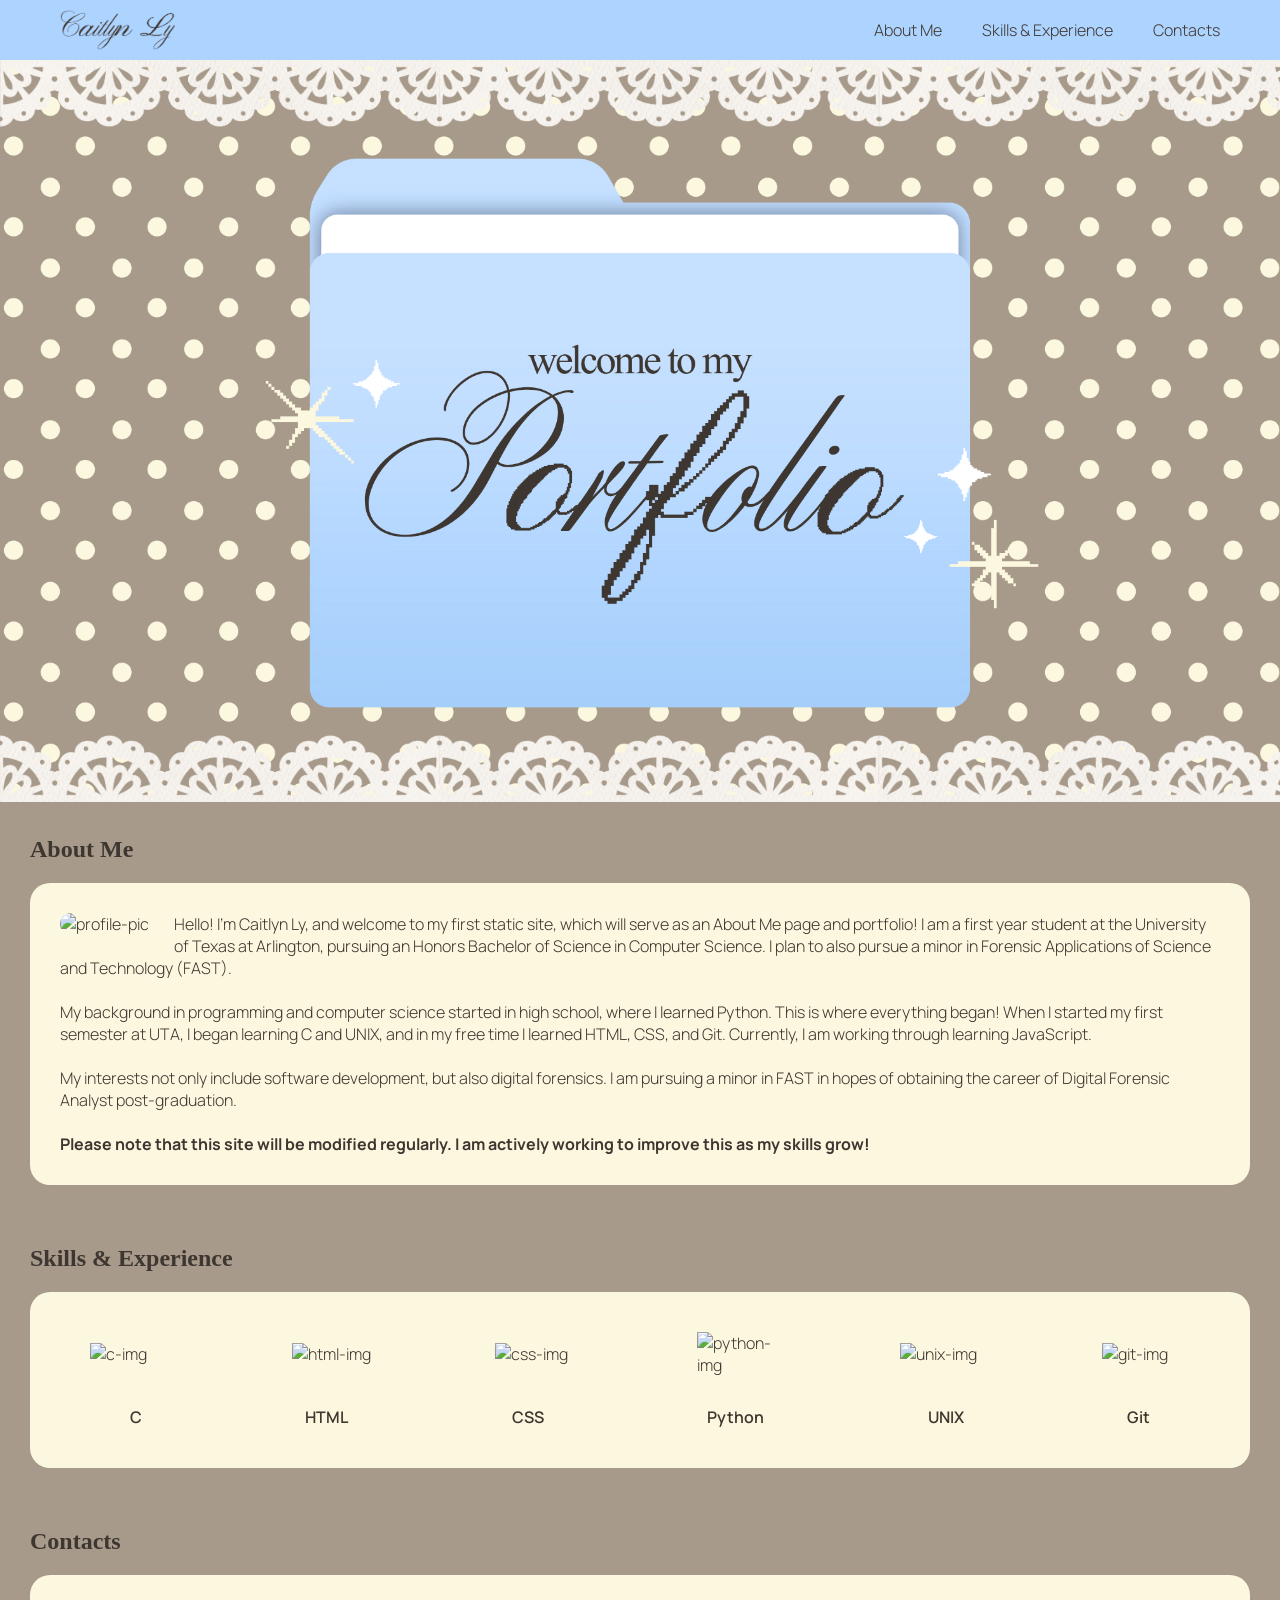
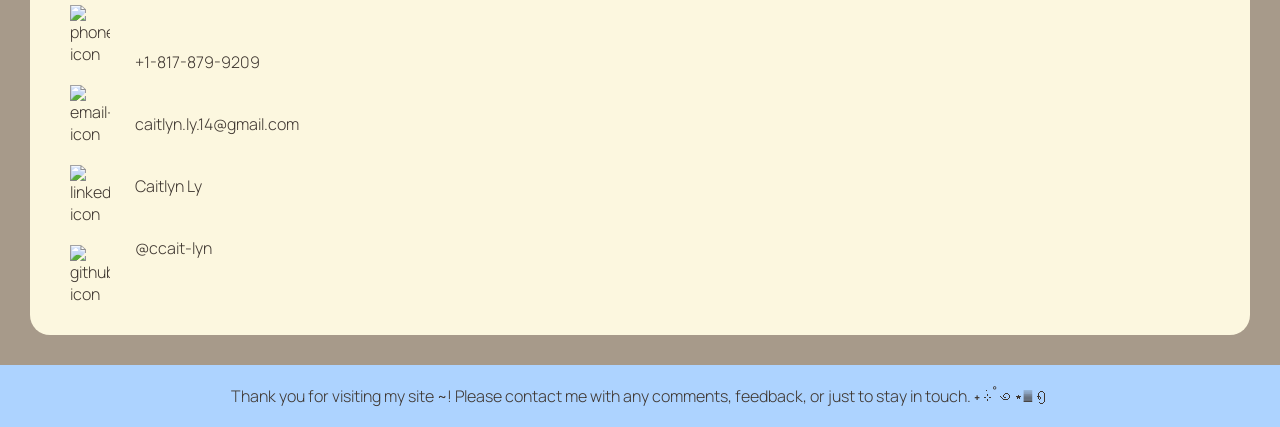
==== portfolio/index.html @ acd2f397 "Moved site files outside of subfolder into root." ====
<!DOCTYPE html>
<html lang="en">
<head>
  <meta charset="UTF-8">
  <meta name="viewport" content="width=device-width, initial-scale=1.0">
  <title> Portfolio Site ˚⟡˖ ࣪ </title>
  <link href="styles.css" rel="stylesheet">
  <!-- Google Font Import -->
  <link rel="preconnect" href="https://fonts.googleapis.com">
  <link rel="preconnect" href="https://fonts.gstatic.com" crossorigin>
  <link href="https://fonts.googleapis.com/css2?family=DM+Serif+Text:ital@0;1&family=Manrope:wght@200..800&display=swap" rel="stylesheet">
</head>

<body>
  <header> <!-- Header w/ navigation links -->
    <div class="header-section">
      <img src="portfolio-imgs/logo.png" id="logo-img" alt="logo-img">

      <nav class="nav">
        <ul class="nav-list">
          <li class="nav-item"><a class="nav-link" href="#about-me-section"> About Me </a></li>
          <li class="nav-item"><a class="nav-link" href="#skills-experience-section"> Skills & Experience </a></li>
          <li class="nav-item"><a class="nav-link" href="#contacts-section"> Contacts </a></li>
        </ul> 
      </nav>
    </div>
  </header>

  <main>
    <section class="landing-page">
      <div class="container" id="landing-page">
        <img src="portfolio-imgs/portfolio-opener.png" id="portfolio-graphic" alt="portfolio-graphic">
      </div>
    </section>

    <section id="about-me-section"> <!-- About Me Section -->
    <h2> About Me </h2> 
    <div class="container" id="about-me"> 
      <img src="https://media.licdn.com/dms/image/v2/D5603AQE7kzY_bqjPvg/profile-displayphoto-crop_800_800/B56ZvOjIXcIUAM-/0/1768696875641?e=1771459200&v=beta&t=nb3Ksmt88deVmiby0RN7uJ8pdHUW65ijDS271qCzrXA" id="pfp" alt="profile-pic">
      <p class="about-me-text">
        Hello! I'm Caitlyn Ly, and welcome to my first static site, which will serve as an About Me page and portfolio! 
        I am a first year student at the University of Texas at Arlington, pursuing an Honors Bachelor of Science in Computer 
        Science. I plan to also pursue a minor in Forensic Applications of Science and Technology (FAST). <br><br>
         
        My background in programming and computer science started in high school, where I learned Python. This is where
        everything began! When I started my first semester at UTA, I began learning C and UNIX, and in my free time I learned
        HTML, CSS, and Git. Currently, I am working through learning JavaScript. <br><br>
      
        My interests not only include software development, but also digital forensics. I am pursuing a minor in FAST
        in hopes of obtaining the career of Digital Forensic Analyst post-graduation. <br><br>
      </p>
      <p class="about-me-text" id="note">
        Please note that this site will be modified regularly. I am actively working to improve this as my skills grow!
      </p>
    </div>
    </section>

    <section id="skills-experience-section"> <!-- Skills & Experience Section -->
      <h2> Skills & Experience </h2> 
      <div class="container" id="technical-skills">
        <div class="container" id="skills-img">
          <img src="https://upload.wikimedia.org/wikipedia/commons/thumb/1/18/C_Programming_Language.svg/500px-C_Programming_Language.svg.png" id="c" alt="c-img">
          <img src="https://upload.wikimedia.org/wikipedia/commons/thumb/6/61/HTML5_logo_and_wordmark.svg/500px-HTML5_logo_and_wordmark.svg.png" id="html" alt="html-img">
          <img src="https://cdn.freebiesupply.com/logos/large/2x/css3-logo-png-transparent.png" id="css" alt="css-img">
          <img src="https://upload.wikimedia.org/wikipedia/commons/thumb/c/c3/Python-logo-notext.svg/3840px-Python-logo-notext.svg.png" id="python" alt="python-img">
          <img src="https://1000logos.net/wp-content/uploads/2023/03/UNIX-Symbol.png" id="unix" alt="unix-img">
          <img src="https://upload.wikimedia.org/wikipedia/commons/thumb/3/3f/Git_icon.svg/3840px-Git_icon.svg.png" id="git" alt="git-img">
        </div>
        <div class="container" id="skills-img-text">
          <p> C </p>
          <p> HTML </p>
          <p> CSS </p>
          <p> Python </p>
          <p> UNIX </p>
          <p> Git </p>
        </div>
      </div>
    </section>

    <section id="contacts-section"> <!-- Contacts Section -->
      <h2> Contacts </h2> 
        <div class="container" id="contact-list">
          <div class="container" id="contact-list-img">
            <img src="https://i.pinimg.com/originals/9e/29/9b/9e299bb392428812cffbdadaf9272b15.png" id="phone-icon" alt="phone-icon">
            <img src="https://cdn-icons-png.flaticon.com/512/3178/3178158.png" id="email-icon" alt="email-icon">
            <img src="https://cdn-icons-png.flaticon.com/512/1384/1384014.png" id="linkedin-icon" alt="linkedin-icon">
            <img src="https://cdn-icons-png.flaticon.com/256/25/25231.png" id="github-icon" alt="github-icon">
          </div>

          <ul class="contact-list">
            <li id="phone-num"><a href="tel: 817-879-9209"> +1-817-879-9209 </a></li>
            <li id="email"><a href="mailto: caitlyn.ly.14@gmail.com"> caitlyn.ly.14@gmail.com </a></li>
            <li id="linkedin"><a href="https://www.linkedin.com/in/caitlyn-ly-9031813a6/"> Caitlyn Ly </a></li>
            <li id="github"><a href="https://github.com/ccait-lyn"> @ccait-lyn </a></li>
          </ul>
        </div>
      </div>
    </section>
  </main>

  <footer>
   <p id="footer-text">
    Thank you for visiting my site ~! Please contact me with any comments, feedback, or just to stay in touch. ˖ ࣪⊹˚꩜⋆𓏲ꪆ
   </p>
  </footer>
</body>

</html>
---- portfolio/styles.css ----
/* GLOBAL STYLES */
* {
    margin: 0;
    padding: 0;
    box-sizing: border-box;
}

section {
    padding: 30px;
}

body {
    font-family: "Manrope", sans-serif;
    font-weight: 300;
    background-color: #a79a8a;
    color:#3e3630;
}

h2 {
    font-family: "Times New Roman", serif;
    font-weight: 700;
    padding-bottom: 20px;
    color:#3e3630;
}

/* HEADER STYLES */
header {
    background-color: #add3ff;
}

#logo-img {
    width: 10%;
    justify-content: center;
}

ul.nav-list {
    list-style: none;
    display: flex;
    column-gap: 40px;
}

.nav-link {
    text-decoration: none;
    color: #3e3630;
}

.nav-link:hover {
    background-color: #fcf7df;
    padding: 10px 20px;
    border-radius: 900px;
    transition: all 0.3s;
}

.header-section {
    display: flex;
    align-items: center;
    justify-content: space-between;
    min-height: 60px;
    max-width: 1200px;
    margin: 0 auto;
    padding: 0 20px;
}

/* LANDING PAGES STYLES*/
section.landing-page {
    background-image: url("portfolio-imgs/polka-dot-background.png");
    background-size: 103%;
    background-repeat: no-repeat;
}

div#landing-page {
    display: flex;
    align-items: center;
    justify-content: center;
}

img#portfolio-graphic {
    width: 100%;
}

/* ABOUT ME STYLES */
img#pfp {
    max-width: 300px;
    height: max-content;
    border-radius: 20px;
    float: left;
    margin: 0 25px 10px 0;
}

div#about-me {
    align-items: top;
    overflow: hidden;
    background-color: #fcf7df;
    padding: 30px;
    border-radius: 20px;
}

p#note {
    font-weight: 700;
}

/* SKILLS & EXPERIENCE STYLES */
div#technical-skills {
    background-color: #fcf7df;
    padding: 40px;
    border-radius: 20px;
}
div#skills-img {
    display: flex;
    justify-content: space-between;
    align-items: center;
    margin: 0 20px;
}
#skills-img img {
    display: flex;
    width: 8%;
}

#skills-img-text p {
    font-weight: 600;
    color:#3e3630;
}

div#skills-img-text {
    display: flex;
    justify-content: space-between;
    padding: 30px 20px 0 20px;
    margin: 0px 40px;
    column-gap: 10%;
}

/* CONTACTS SECTION - GENERAL */
div#contacts-section {
    display: flex;
    align-items: center;
    justify-content: flex-start;
    gap: 40px;
}

/* CONTACTS STYLES (CONTACT LIST) */
div#contact-list {
    display: flex;
    flex-grow: 1;
    background-color: #fcf7df;
    padding: 30px 30px 30px 40px;
    border-radius: 20px;
    align-items: center;
}

#contact-list-img img {
    width: 40px;
}

div#contact-list-img {
    display: flex;
    flex-direction: column;
    row-gap: 20px;
}

ul.contact-list {
    display: flex;
    flex-direction: column;
    padding: 15px 25px;
    list-style: none;
    gap: 40px;
}

#contact-list a {
    text-decoration: none;
    color:#3e3630;
}

#contact-list a:hover {
    color: #add3ff;
}

/* FOOTER STYLES */
footer {
    background-color: #add3ff;
    color: #3e3630;
    padding: 20px;
    text-align: center;
}

/* MEDIA QUERIES */
@media (max-width: 660px) {
    .header-section {
        flex-direction: column;
        padding: 30px 0;
        row-gap: 20px;
    }

    .nav-list {
        column-gap: 20px;
    }
    

    div#skills-img {
        justify-content: space-evenly;
        column-gap: 10%;
        width: 90%;
    }

    div#skills-img-text {
        margin: 0 20px;
    }
    
    div#contacts-section {
        display: flex;
        flex-direction: column;
    }

    #logo-img {
        width: 30%;
    }
}
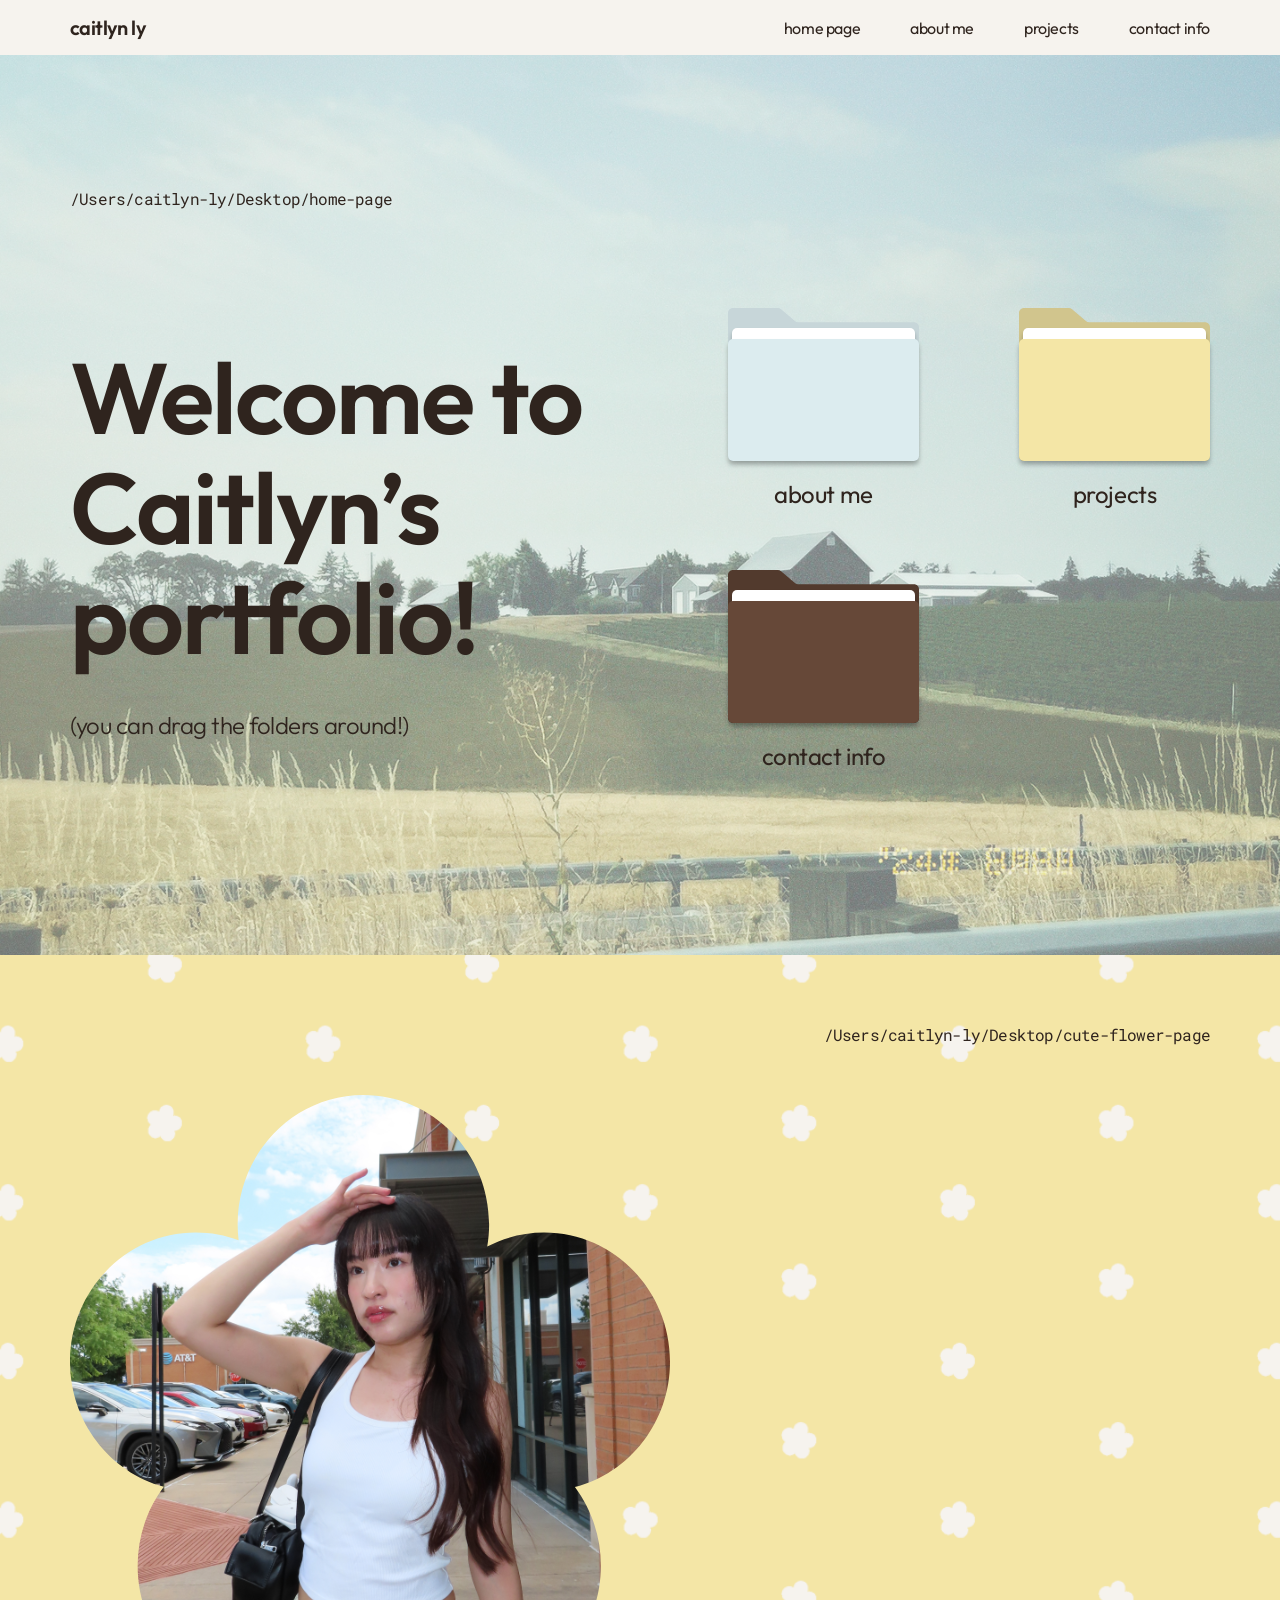
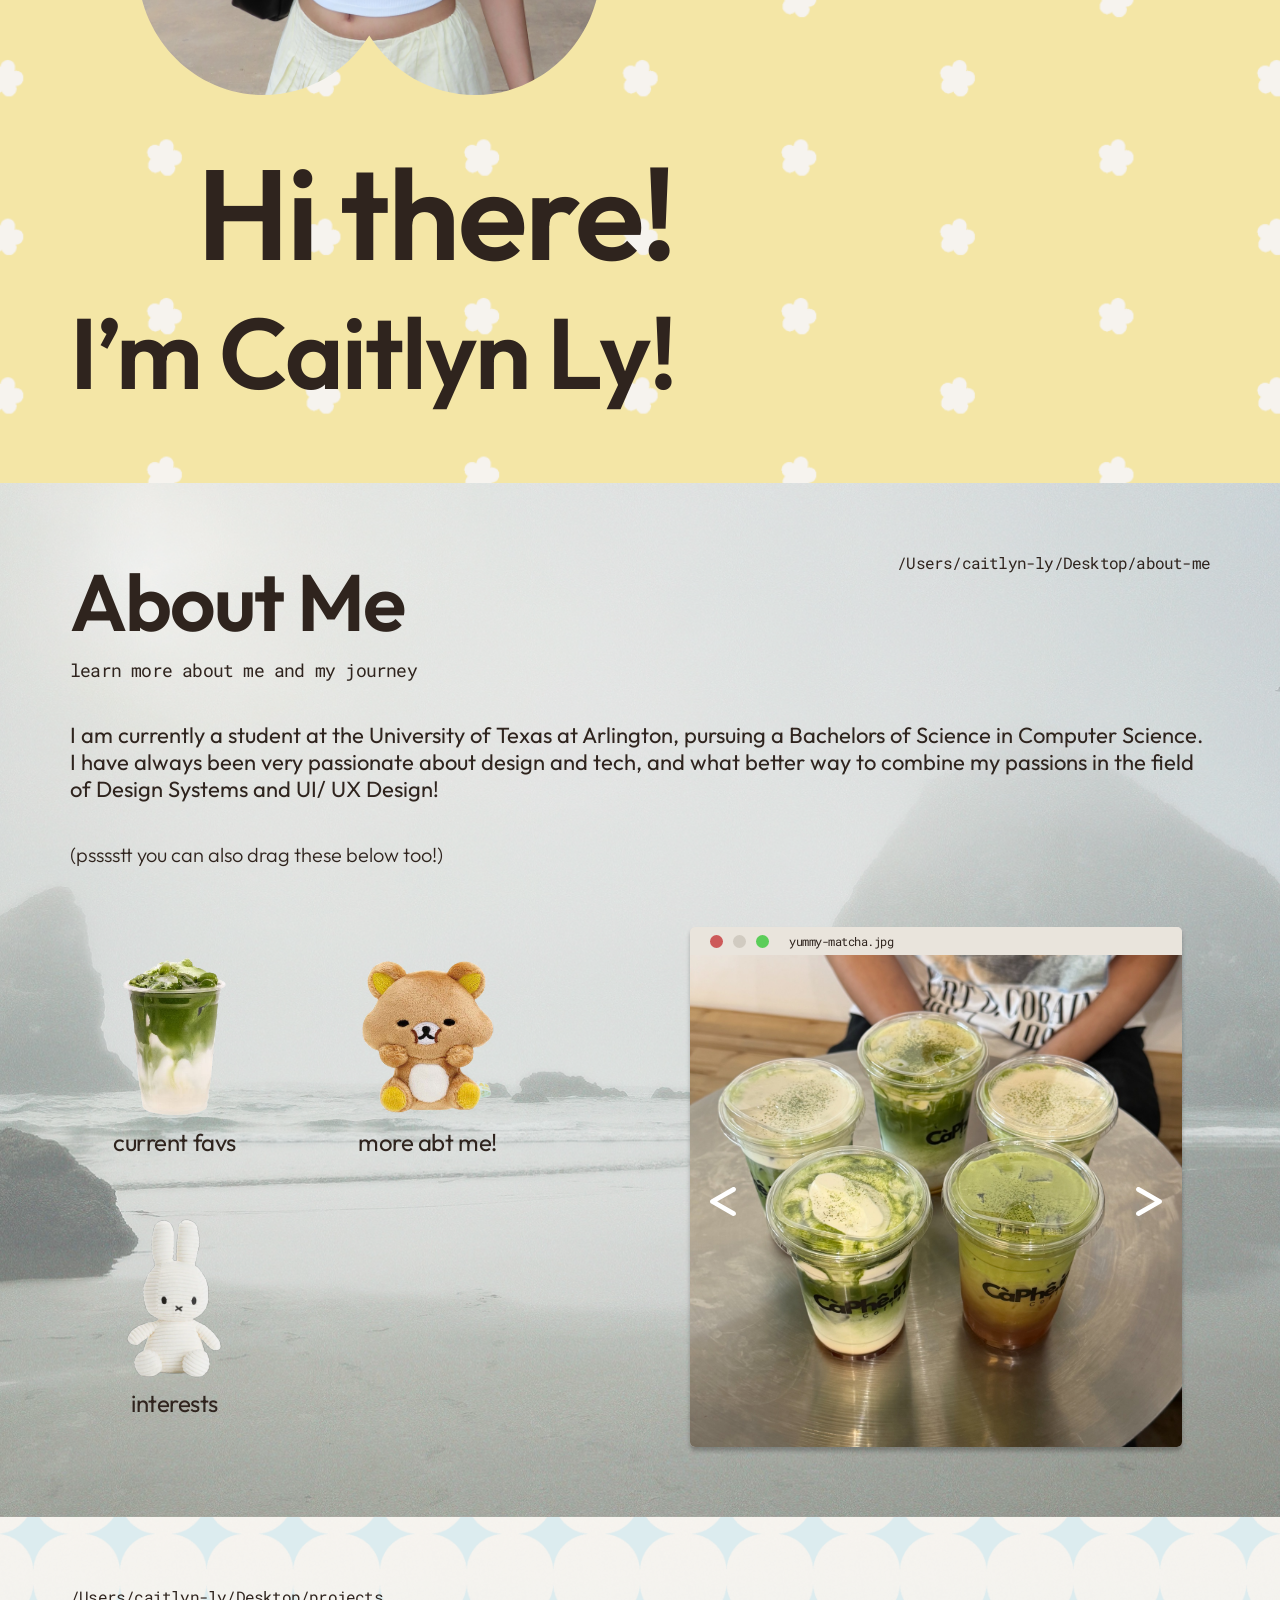
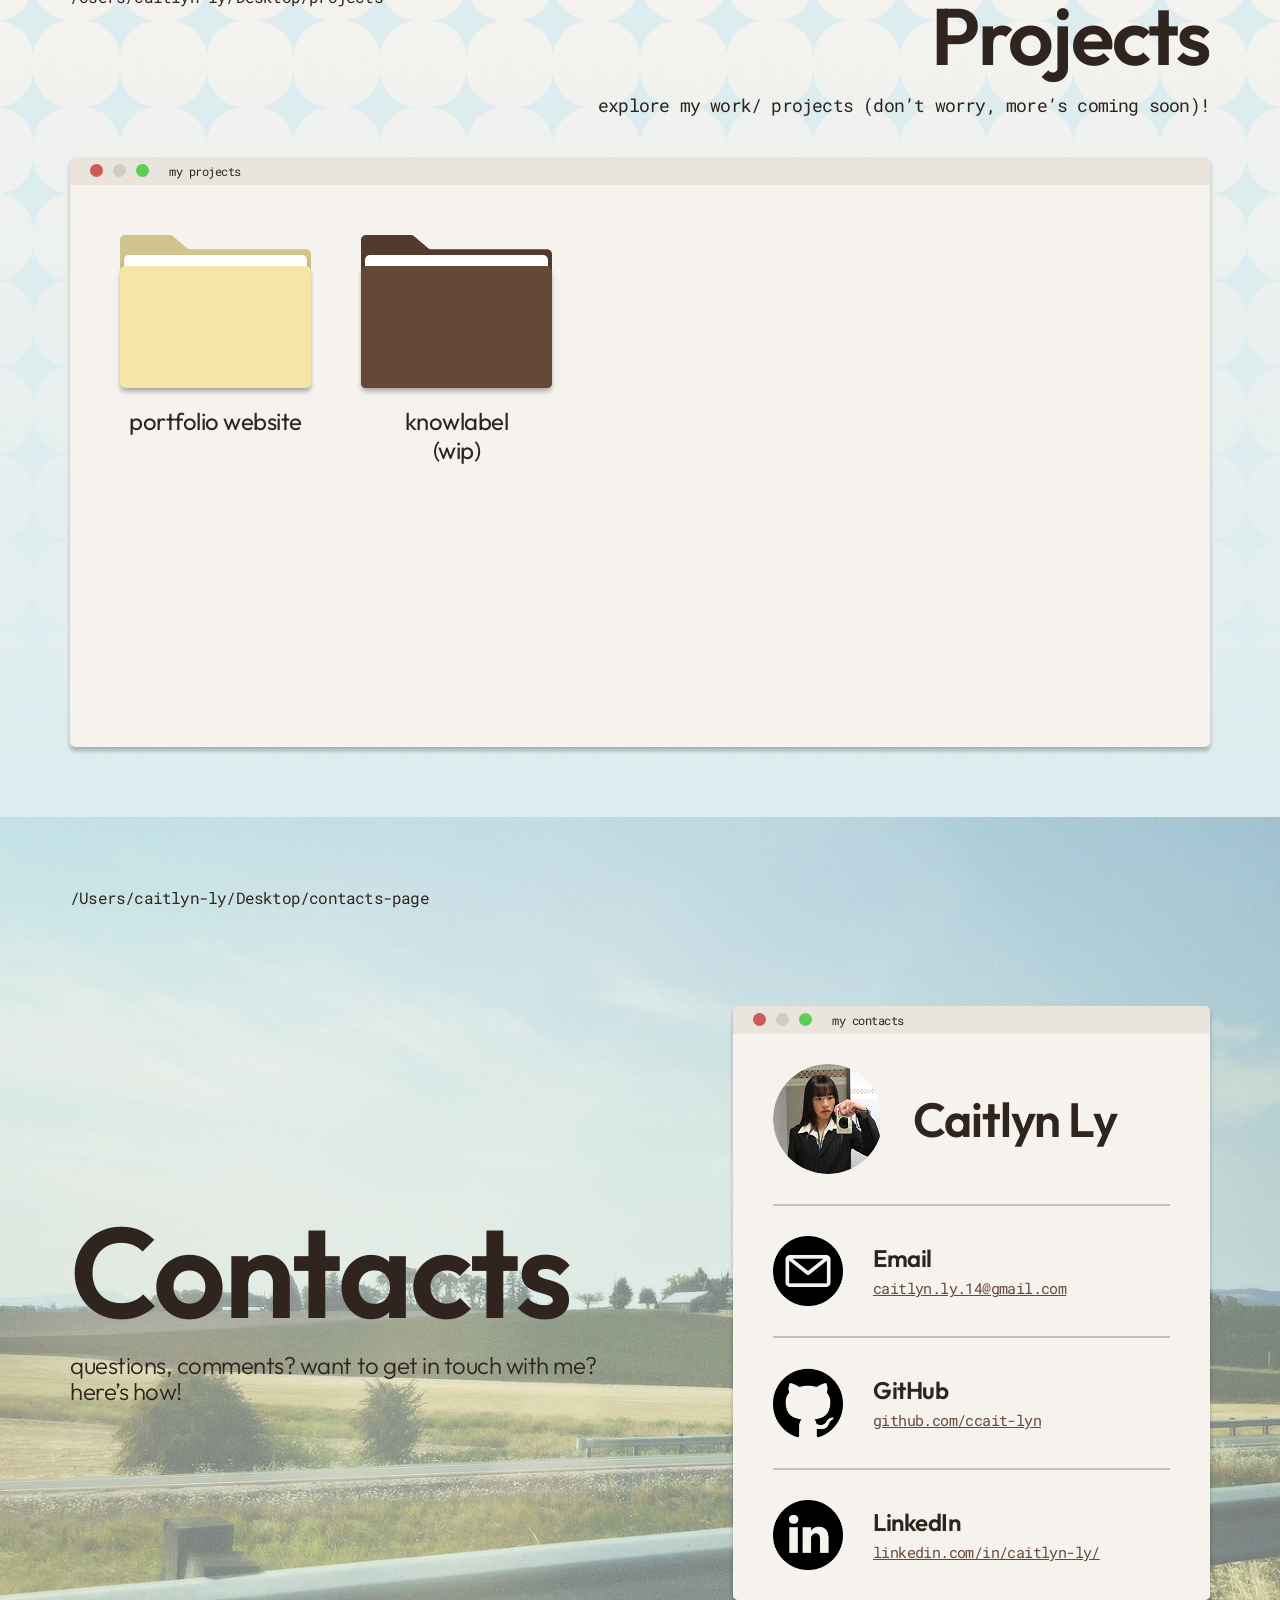
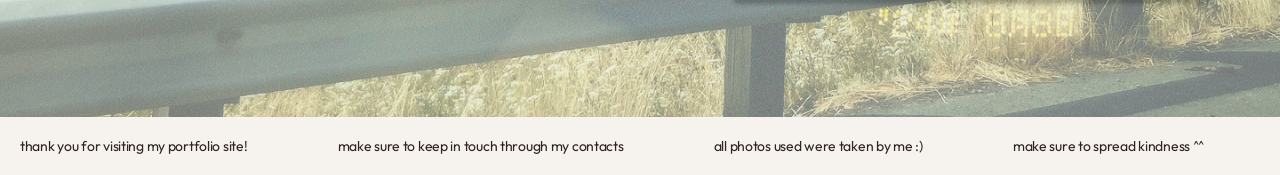
==== commit 2c61e7ed: "Overwrite old portfolio files with new ones" ====
--- a/portfolio/index.html
+++ b/portfolio/index.html
@@ -1,108 +1,274 @@
 <!DOCTYPE html>
 <html lang="en">
 <head>
-  <meta charset="UTF-8">
-  <meta name="viewport" content="width=device-width, initial-scale=1.0">
-  <title> Portfolio Site ˚⟡˖ ࣪ </title>
-  <link href="styles.css" rel="stylesheet">
-  <!-- Google Font Import -->
-  <link rel="preconnect" href="https://fonts.googleapis.com">
-  <link rel="preconnect" href="https://fonts.gstatic.com" crossorigin>
-  <link href="https://fonts.googleapis.com/css2?family=DM+Serif+Text:ital@0;1&family=Manrope:wght@200..800&display=swap" rel="stylesheet">
+<meta charset="UTF-8" />
+<meta name="viewport" content="width=device-width, initial-scale=1.0" />
+<title> caitlyn ly's portfolio </title>
+<link rel="preconnect" href="https://fonts.googleapis.com">
+<link rel="preconnect" href="https://fonts.gstatic.com" crossorigin>
+<link href="https://fonts.googleapis.com/css2?family=Outfit:wght@300;400;600&family=Roboto+Mono&display=swap" rel="stylesheet">
+<link rel="stylesheet" href="style.css" />
 </head>
-
 <body>
-  <header> <!-- Header w/ navigation links -->
-    <div class="header-section">
-      <img src="portfolio-imgs/logo.png" id="logo-img" alt="logo-img">
-
-      <nav class="nav">
-        <ul class="nav-list">
-          <li class="nav-item"><a class="nav-link" href="#about-me-section"> About Me </a></li>
-          <li class="nav-item"><a class="nav-link" href="#skills-experience-section"> Skills & Experience </a></li>
-          <li class="nav-item"><a class="nav-link" href="#contacts-section"> Contacts </a></li>
-        </ul> 
-      </nav>
-    </div>
+
+  <header class="nav-bar">
+    <p class="nav-logo">caitlyn ly</p>
+    <nav class="nav-links">
+      <a href="#home" class="nav-link">home page</a>
+      <a href="#about" class="nav-link">about me</a>
+      <a href="#projects" class="nav-link">projects</a>
+      <a href="#contacts" class="nav-link">contact info</a>
+    </nav>
   </header>
 
-  <main>
-    <section class="landing-page">
-      <div class="container" id="landing-page">
-        <img src="portfolio-imgs/portfolio-opener.png" id="portfolio-graphic" alt="portfolio-graphic">
-      </div>
-    </section>
-
-    <section id="about-me-section"> <!-- About Me Section -->
-    <h2> About Me </h2> 
-    <div class="container" id="about-me"> 
-      <img src="https://media.licdn.com/dms/image/v2/D5603AQE7kzY_bqjPvg/profile-displayphoto-crop_800_800/B56ZvOjIXcIUAM-/0/1768696875641?e=1771459200&v=beta&t=nb3Ksmt88deVmiby0RN7uJ8pdHUW65ijDS271qCzrXA" id="pfp" alt="profile-pic">
-      <p class="about-me-text">
-        Hello! I'm Caitlyn Ly, and welcome to my first static site, which will serve as an About Me page and portfolio! 
-        I am a first year student at the University of Texas at Arlington, pursuing an Honors Bachelor of Science in Computer 
-        Science. I plan to also pursue a minor in Forensic Applications of Science and Technology (FAST). <br><br>
-         
-        My background in programming and computer science started in high school, where I learned Python. This is where
-        everything began! When I started my first semester at UTA, I began learning C and UNIX, and in my free time I learned
-        HTML, CSS, and Git. Currently, I am working through learning JavaScript. <br><br>
+  <main class="landing-page" id="home">
+    <div class="bg-layer" aria-hidden="true">
+      <img class="bg-image" src="assets/landing-page-bg.png" alt="landing-page-bg" />
+    </div>
+
+    <div class="container">
       
-        My interests not only include software development, but also digital forensics. I am pursuing a minor in FAST
-        in hopes of obtaining the career of Digital Forensic Analyst post-graduation. <br><br>
-      </p>
-      <p class="about-me-text" id="note">
-        Please note that this site will be modified regularly. I am actively working to improve this as my skills grow!
-      </p>
-    </div>
-    </section>
-
-    <section id="skills-experience-section"> <!-- Skills & Experience Section -->
-      <h2> Skills & Experience </h2> 
-      <div class="container" id="technical-skills">
-        <div class="container" id="skills-img">
-          <img src="https://upload.wikimedia.org/wikipedia/commons/thumb/1/18/C_Programming_Language.svg/500px-C_Programming_Language.svg.png" id="c" alt="c-img">
-          <img src="https://upload.wikimedia.org/wikipedia/commons/thumb/6/61/HTML5_logo_and_wordmark.svg/500px-HTML5_logo_and_wordmark.svg.png" id="html" alt="html-img">
-          <img src="https://cdn.freebiesupply.com/logos/large/2x/css3-logo-png-transparent.png" id="css" alt="css-img">
-          <img src="https://upload.wikimedia.org/wikipedia/commons/thumb/c/c3/Python-logo-notext.svg/3840px-Python-logo-notext.svg.png" id="python" alt="python-img">
-          <img src="https://1000logos.net/wp-content/uploads/2023/03/UNIX-Symbol.png" id="unix" alt="unix-img">
-          <img src="https://upload.wikimedia.org/wikipedia/commons/thumb/3/3f/Git_icon.svg/3840px-Git_icon.svg.png" id="git" alt="git-img">
-        </div>
-        <div class="container" id="skills-img-text">
-          <p> C </p>
-          <p> HTML </p>
-          <p> CSS </p>
-          <p> Python </p>
-          <p> UNIX </p>
-          <p> Git </p>
-        </div>
-      </div>
-    </section>
-
-    <section id="contacts-section"> <!-- Contacts Section -->
-      <h2> Contacts </h2> 
-        <div class="container" id="contact-list">
-          <div class="container" id="contact-list-img">
-            <img src="https://i.pinimg.com/originals/9e/29/9b/9e299bb392428812cffbdadaf9272b15.png" id="phone-icon" alt="phone-icon">
-            <img src="https://cdn-icons-png.flaticon.com/512/3178/3178158.png" id="email-icon" alt="email-icon">
-            <img src="https://cdn-icons-png.flaticon.com/512/1384/1384014.png" id="linkedin-icon" alt="linkedin-icon">
-            <img src="https://cdn-icons-png.flaticon.com/256/25/25231.png" id="github-icon" alt="github-icon">
-          </div>
-
-          <ul class="contact-list">
-            <li id="phone-num"><a href="tel: 817-879-9209"> +1-817-879-9209 </a></li>
-            <li id="email"><a href="mailto: caitlyn.ly.14@gmail.com"> caitlyn.ly.14@gmail.com </a></li>
-            <li id="linkedin"><a href="https://www.linkedin.com/in/caitlyn-ly-9031813a6/"> Caitlyn Ly </a></li>
-            <li id="github"><a href="https://github.com/ccait-lyn"> @ccait-lyn </a></li>
-          </ul>
-        </div>
-      </div>
-    </section>
+        <p class="home-path">/Users/caitlyn-ly/Desktop/home-page</p>
+      
+
+      <div class="main-row">
+        <div class="intro">
+          <h1>Welcome to Caitlyn&rsquo;s portfolio!</h1>
+          <p class="hint">(you can drag the folders around!)</p>
+        </div>
+
+        <div class="buttons" id="buttons">
+          <button class="folder-button" type="button" data-target="about">
+            <span class="folder-visual">
+              <span class="card card-color" style="background:#dcecef;"></span>
+              <span class="card card-white"></span>
+              <img class="folder-icon" src="assets/folder-blue.svg" alt="blue-folder" />
+            </span>
+            <span class="folder-label">about me</span>
+          </button>
+
+          <button class="folder-button" type="button" data-target="projects">
+            <span class="folder-visual">
+              <span class="card card-color" style="background:#f4e6a6;"></span>
+              <span class="card card-white"></span>
+              <img class="folder-icon" src="assets/folder-yellow.svg" alt="yellow-folder" />
+            </span>
+            <span class="folder-label">projects</span>
+          </button>
+
+          <button class="folder-button" type="button" data-target="contacts">
+            <span class="folder-visual">
+              <span class="card card-color" style="background:#664838;"></span>
+              <span class="card card-white"></span>
+              <img class="folder-icon" src="assets/folder-brown.svg" alt="brown-folder" />
+            </span>
+            <span class="folder-label">contact info</span>
+          </button>
+        </div>
+      </div>
+    </div>
   </main>
 
-  <footer>
-   <p id="footer-text">
-    Thank you for visiting my site ~! Please contact me with any comments, feedback, or just to stay in touch. ˖ ࣪⊹˚꩜⋆𓏲ꪆ
-   </p>
+  <section class="intro-page">
+     <div class="bg-layer" aria-hidden="true">
+      <img class="bg-image" src="assets/flower-page-bg.png" alt="flower-page-bg" />
+    </div>
+    <div class="intro-container">
+      <p class="intro-path">/Users/caitlyn-ly/Desktop/cute-flower-page</p>
+
+      <div class="intro-row">
+        <div class="flower">
+          <img src="assets/flower.svg" alt="flower-frame" />
+        </div>
+
+        <div class="intro-heading">
+          <p class="line-1">Hi there!</p>
+          <p class="line-2">I&rsquo;m Caitlyn Ly!</p>
+        </div>
+      </div>
+    </div>
+  </section>
+
+  <section class="about-page" id="about">
+    <div class="bg-layer" aria-hidden="true">
+      <img class="bg-image" src="assets/about-me-bg.png" alt="" />
+    </div>
+
+    <div class="about-title-row">
+      <div class="about-title">
+        <p class="about-title-heading">About Me</p>
+        <p class="about-title-sub">learn more about me and my journey</p>
+      </div>
+      <p class="about-path">/Users/caitlyn-ly/Desktop/about-me</p>
+    </div>
+
+    <p class="about-body">
+      I am currently a student at the University of Texas at Arlington, pursuing a Bachelors of Science in Computer Science. 
+      I have always been very passionate about design and tech, and what better way to combine my passions in the field of Design Systems and UI/ UX Design!
+    </p>
+
+    <p class="about-hint">(psssstt you can also drag these below too!)</p>
+
+    <div class="about-content">
+      <div class="buttons about-buttons" id="about-buttons">
+        <button class="folder-button" type="button" data-target="current-favs">
+           <span class="icon-visual">
+            <img class="bleed-icon matcha-icon" src="assets/matcha-icon.svg" alt="matcha-icon" />
+          </span>
+          <span class="folder-label">current favs</span>
+        </button>
+
+        <button class="folder-button" type="button" data-target="more-about-me">
+          <span class="icon-visual">
+            <img class="bleed-icon bear-icon" src="assets/bear-icon.svg" alt="bear-icon" />
+          </span>
+          <span class="folder-label">more abt me!</span>
+        </button>
+
+        <button class="folder-button" type="button" data-target="interests">
+          <span class="icon-visual">
+            <img class="bleed-icon miffy-icon" src="assets/miffy-icon.svg" alt="miffy-icon" />
+          </span>
+          <span class="folder-label">interests</span>
+        </button>
+      </div>
+
+      <div class="photo-carousel">
+        <div class="carousel-titlebar">
+          <img class="fake-buttons" src="assets/fake-window-buttons.svg" alt="fake-window-buttons" />
+          <p class="carousel-filename" id="carousel-filename">yummy-matcha.jpg</p>
+        </div>
+        <div class="carousel-image-area">
+          <img class="carousel-image" id="carousel-image" src="assets/matchas.jpg" alt="matcha-pic" />
+          <div class="carousel-arrows">
+            <button class="carousel-arrow prev" type="button" aria-label="Previous photo">
+              <img src="assets/arrow-left.svg" alt="arrow-left" />
+            </button>
+            <button class="carousel-arrow next" type="button" aria-label="Next photo">
+              <img src="assets/arrow-right.svg" alt="arrow-right" />
+            </button>
+          </div>
+        </div>
+      </div>
+    </div>
+  </section>
+
+  <section class="projects-page" id="projects">
+    <div class="bg-layer" aria-hidden="true">
+      <img class="bg-image" src="assets/projects-page-bg.png" alt="projects-page-bg" />
+    </div>
+    <div class="projects-title-row">
+      <p class="projects-path">/Users/caitlyn-ly/Desktop/projects</p>
+      <div class="projects-title">
+        <p class="projects-title-heading">Projects</p>
+        <p class="projects-title-sub">explore my work/ projects (don&rsquo;t worry, more&rsquo;s coming soon)!</p>
+      </div>
+    </div>
+
+    <div class="window-container">
+      <div class="window-titlebar">
+        <img class="fake-buttons" src="assets/fake-window-buttons.svg" alt="fake-window-buttons" />
+        <p class="window-titlebar-text">my projects</p>
+      </div>
+
+      <div class="projects-content">
+        <div class="static-folder-button">
+          <span class="folder-visual">
+            <span class="card card-color" style="background:#f4e6a6;"></span>
+            <span class="card card-white"></span>
+            <img class="folder-icon" src="assets/folder-yellow.svg" alt="yellow-folder" />
+          </span>
+          <span class="folder-label">portfolio website</span>
+        </div>
+
+        <div class="static-folder-button">
+          <span class="folder-visual">
+            <span class="card card-color" style="background:#664838;"></span>
+            <span class="card card-white"></span>
+            <img class="folder-icon" src="assets/folder-brown.svg" alt="brown-folder" />
+          </span>
+          <span class="folder-label">knowlabel<br />(wip)</span>
+        </div>
+      </div>
+    </div>
+  </section>
+
+  <section class="contacts-page" id="contacts">
+    <div class="bg-layer" aria-hidden="true">
+      <img class="bg-image" src="assets/contacts-page-bg.png" alt="contacts-page-bg" />
+    </div>
+
+    <p class="contacts-path">/Users/caitlyn-ly/Desktop/contacts-page</p>
+
+    <div class="contacts-row">
+      <div class="contacts-intro">
+        <h1>Contacts</h1>
+        <p class="contacts-sub">questions, comments? want to get in touch with me? here&rsquo;s how!</p>
+      </div>
+
+      <div class="window-container contacts-window">
+        <div class="window-titlebar">
+          <img class="fake-buttons" src="assets/fake-window-buttons.svg" alt="fake-window-buttons" />
+          <p class="window-titlebar-text">my contacts</p>
+        </div>
+
+        <div class="contacts-content">
+          <div class="contacts-profile">
+            <img class="contacts-avatar" src="assets/caitlyn-pfp.png" alt="Caitlyn Ly" width="110" height="110" />
+            <p class="contacts-name">Caitlyn Ly</p>
+          </div>
+
+          <div class="divider"></div>
+
+          <div class="contact-item">
+            <img class="contact-icon" src="assets/email-icon.png" alt="email-icon" />
+            <div class="contact-text">
+              <p class="contact-label">Email</p>
+              <a class="contact-value" href="mailto:caitlyn.ly.14@gmail.com"> caitlyn.ly.14@gmail.com </a>
+            </div>
+          </div>
+
+          <div class="divider"></div>
+
+          <div class="contact-item">
+            <img class="contact-icon contact-icon-flip" src="assets/github-icon.png" alt="github-icon" />
+            <div class="contact-text">
+              <p class="contact-label">GitHub</p>
+              <a class="contact-value" href="https://github.com/ccait-lyn"> github.com/ccait-lyn </a>
+            </div>
+          </div>
+
+          <div class="divider"></div>
+
+          <div class="contact-item">
+            <img class="contact-icon" src="assets/linkedin-icon.png" alt="linkedin-icon" />
+            <div class="contact-text">
+              <p class="contact-label">LinkedIn</p>
+              <a class="contact-value" href="https://www.linkedin.com/in/caitlyn-ly/"> linkedin.com/in/caitlyn-ly/ </a>
+            </div>
+          </div>
+        </div>
+      </div>
+    </div>
+  </section>
+
+  <footer class="site-footer">
+    <div class="footer-track">
+      <div class="footer-track-inner">
+        <span>thank you for visiting my portfolio site!</span>
+        <span>make sure to keep in touch through my contacts</span>
+        <span>all photos used were taken by me :)</span>
+        <span>make sure to spread kindness ^^</span>
+      </div>
+      <div class="footer-track-inner" aria-hidden="true">
+        <span>thank you for visiting my portfolio site!</span>
+        <span>make sure to keep in touch through my contacts</span>
+        <span>all photos used were taken by me :)</span>
+        <span>make sure to spread kindness ^^</span>
+      </div>
+    </div>
   </footer>
+
+  <script src="script.js"></script>
 </body>
-
-</html>+</html>
--- a/portfolio/style.css
+++ b/portfolio/style.css
@@ -0,0 +1,1061 @@
+* {
+  box-sizing: border-box;
+}
+
+:root {
+  /* Single source of truth for the fixed nav bar's height. Change this
+     (or the .nav-bar height) and the page content follows — the body's
+     top padding and scroll offset are both derived from it. A small
+     script also syncs this to the nav's real height when it wraps. */
+  --nav-height: 55px;
+}
+
+html {
+  scroll-behavior: smooth;
+  scroll-padding-top: var(--nav-height);
+}
+
+html, body {
+  margin: 0;
+  padding: 0;
+  height: 100%;
+  width: 100%;
+}
+
+body {
+  font-family: 'Outfit', sans-serif;
+  overflow-x: hidden;
+  padding-top: var(--nav-height);
+}
+
+button {
+  font-family: inherit;
+  border: none;
+  background: none;
+  padding: 0;
+  cursor: pointer;
+}
+
+/* ---------- Nav bar ---------- */
+
+.nav-bar {
+  position: fixed;
+  top: 0;
+  left: 0;
+  right: 0;
+  height: 55px;
+  z-index: 100;
+  background: #f6f3ee;
+  display: flex;
+  align-items: center;
+  justify-content: space-between;
+  padding: 0 70px;
+}
+
+.nav-logo {
+  margin: 0;
+  font-family: 'Outfit', sans-serif;
+  font-weight: 600;
+  font-size: 20px;
+  letter-spacing: -0.6px;
+  color: #2f241e;
+  text-align: center;
+  white-space: nowrap;
+}
+
+.nav-links {
+  display: flex;
+  align-items: center;
+  gap: 50px;
+}
+
+.nav-link {
+  font-family: 'Outfit', sans-serif;
+  font-weight: 400;
+  font-size: 16px;
+  letter-spacing: -0.4px;
+  color: #2f241e;
+  text-decoration: none;
+  text-align: center;
+  white-space: nowrap;
+}
+
+.nav-link:hover {
+  opacity: 0.65;
+}
+/* ------ LANDING PAGE ------ */
+
+.landing-page {
+  position: relative;
+  min-height: 100vh;
+  width: 100%;
+  display: flex;
+  flex-direction: column;
+  align-items: center;
+  justify-content: center;
+  padding: 70px;
+}
+
+.bg-layer {
+  position: absolute;
+  inset: 0;
+  pointer-events: none;
+  z-index: 0;
+}
+
+.bg-image {
+  position: absolute;
+  inset: 0;
+  width: 100%;
+  height: 100%;
+  object-fit: cover;
+}
+
+/* .bg-overlay {
+  position: absolute;
+  inset: 0;
+  background: rgba(246, 243, 238, 0.45);
+} */
+
+.container {
+  position: relative;
+  z-index: 1;
+  display: flex;
+  flex-direction: column;
+  align-items: flex-start;
+  justify-content: center;
+  gap: 50px;
+  width: 100%;
+  flex: 1 0 0;
+  min-height: 0;
+}
+
+/*.page-title {
+  display: flex;
+  align-items: center;
+  width: 358px;
+}*/
+
+.home-path {
+  margin: 0;
+  font-family: 'Roboto Mono', monospace;
+  font-weight: 400;
+  font-size: 16px;
+  line-height: 1.22;
+  letter-spacing: -0.8px;
+  color: #2f241e;
+  white-space: nowrap;
+}
+
+.main-row {
+  display: flex;
+  align-items: center;
+  justify-content: space-between;
+  width: 100%;
+  gap: 40px;
+  flex-wrap: wrap;
+}
+
+.intro {
+  display: flex;
+  flex-direction: column;
+  align-items: flex-start;
+  justify-content: center;
+  gap: 40px;
+  color: #2f241e;
+  line-height: 1.1;
+}
+
+.intro h1 {
+  margin: 0;
+  font-family: 'Outfit', sans-serif;
+  font-weight: 600;
+  font-size: 100px;
+  letter-spacing: -2px;
+  max-width: 563px;
+  word-break: break-word;
+}
+
+.intro .hint {
+  margin: 0;
+  font-family: 'Outfit', sans-serif;
+  font-weight: 300;
+  font-size: 24px;
+  letter-spacing: -0.48px;
+  max-width: 563px;
+}
+
+.buttons {
+  display: grid;
+  grid-template-columns: repeat(2, fit-content(100%));
+  grid-template-rows: repeat(2, fit-content(100%));
+  gap: 60px 100px;
+  padding: 50px 0;
+}
+
+.folder-button {
+  display: flex;
+  flex-direction: column;
+  align-items: center;
+  justify-self: start;
+  align-self: start;
+  gap: 19px;
+  user-select: none;
+  touch-action: none;
+}
+
+.folder-visual {
+  position: relative;
+  width: 191px;
+  height: 153px;
+  display: block;
+}
+
+.card {
+  position: absolute;
+  border-radius: 5px;
+  box-shadow: 0px 4px 4px 0px rgba(0, 0, 0, 0.25);
+}
+
+.card-color {
+  top: 31px;
+  left: 0;
+  width: 191px;
+  height: 122px;
+  z-index: 3;
+}
+
+.card-white {
+  top: 20px;
+  left: 4px;
+  width: 183px;
+  height: 128px;
+  background: #ffffff;
+  z-index: 2;
+}
+
+.folder-icon {
+  position: absolute;
+  inset: 0;
+  width: 100%;
+  height: 100%;
+  display: block;
+  z-index: 1;
+  pointer-events: none;
+}
+
+.folder-label {
+  font-family: 'Outfit', sans-serif;
+  font-weight: 400;
+  font-size: 24px;
+  line-height: 1.22;
+  letter-spacing: -0.48px;
+  text-align: center;
+  color: #2f241e;
+  word-break: break-word;
+}
+
+.folder-button.dragging {
+  position: absolute;
+  z-index: 50;
+  cursor: grabbing;
+  opacity: 0.95;
+}
+
+/* ---------- Page 2: cute intro / flower page ---------- */
+
+.intro-page {
+  position: relative;
+  min-height: 100vh;
+  width: 100%;
+  display: flex;
+  flex-direction: column;
+  align-items: flex-end;
+  padding: 70px;
+  background: #f4e6a6;
+}
+
+.intro-container {
+  position: relative;
+  z-index: 1;
+  display: flex;
+  flex-direction: column;
+  align-items: flex-start;
+  justify-content: flex-start;
+  gap: 50px;
+  width: 100%;
+  height: 100%;
+  min-height: 700px;
+}
+
+.intro-path {
+  margin: 0;
+  width: 100%;
+  font-family: 'Roboto Mono', monospace;
+  font-weight: 400;
+  font-size: 16px;
+  line-height: 1.22;
+  letter-spacing: -0.8px;
+  color: #2f241e;
+  text-align: right;
+  white-space: nowrap;
+}
+
+.intro-row {
+  display: flex;
+  align-items: center;
+  justify-content: space-between;
+  width: 100%;
+  gap: 40px;
+  flex-wrap: wrap;
+}
+
+.flower {
+  position: relative;
+  width: 600px;
+  height: 600px;
+  flex-shrink: 0;
+}
+
+.flower img {
+  display: block;
+  width: 100%;
+  height: 100%;
+}
+
+.intro-heading {
+  color: #2f241e;
+  text-align: right;
+  letter-spacing: -2px;
+}
+
+.intro-heading p {
+  margin: 0;
+  font-family: 'Outfit', sans-serif;
+  font-weight: 600;
+  line-height: 1.22;
+}
+
+.intro-heading .line-1 {
+  font-size: 128px;
+}
+
+.intro-heading .line-2 {
+  font-size: 100px;
+}
+
+/* ---------- Page 3: about me page ---------- */
+
+.about-page {
+  position: relative;
+  min-height: 100vh;
+  width: 100%;
+  display: flex;
+  flex-direction: column;
+  align-items: flex-start;
+  gap: 40px;
+  padding: 70px;
+}
+
+.about-title-row {
+  position: relative;
+  z-index: 1;
+  display: flex;
+  align-items: flex-start;
+  justify-content: space-between;
+  width: 100%;
+  gap: 24px;
+  flex-wrap: wrap;
+  color: #2f241e;
+  line-height: 1.22;
+}
+
+.about-title {
+  display: flex;
+  flex-direction: column;
+  align-items: flex-start;
+  gap: 10px;
+}
+
+.about-title-heading {
+  margin: 0;
+  font-family: 'Outfit', sans-serif;
+  font-weight: 600;
+  font-size: 80px;
+  letter-spacing: -2px;
+  white-space: nowrap;
+}
+
+.about-title-sub {
+  margin: 0;
+  font-family: 'Roboto Mono', monospace;
+  font-weight: 400;
+  font-size: 18px;
+  letter-spacing: -0.8px;
+}
+
+.about-path {
+  margin: 0;
+  font-family: 'Roboto Mono', monospace;
+  font-weight: 400;
+  font-size: 16px;
+  letter-spacing: -0.8px;
+  text-align: right;
+  white-space: nowrap;
+}
+
+.about-body {
+  position: relative;
+  z-index: 1;
+  margin: 0;
+  width: 100%;
+  font-family: 'Outfit', sans-serif;
+  font-weight: 400;
+  font-size: 22px;
+  line-height: 1.22;
+  color: #2f241e;
+  text-wrap: pretty;
+}
+
+.about-hint {
+  position: relative;
+  z-index: 1;
+  margin: 0;
+  font-family: 'Outfit', sans-serif;
+  font-weight: 300;
+  font-size: 20px;
+  line-height: 1.22;
+  color: #2f241e;
+  white-space: nowrap;
+}
+
+.about-content {
+  position: relative;
+  z-index: 1;
+  display: flex;
+  align-items: center;
+  justify-content: space-between;
+  width: 100%;
+  padding: 20px 28px 0;
+  gap: 40px;
+  flex-wrap: wrap;
+}
+
+.about-buttons {
+  padding: 0;
+}
+
+.icon-visual {
+  position: relative;
+  width: 153px;
+  height: 153px;
+  display: flex;
+  align-items: center;
+  justify-content: center;
+}
+
+.bleed-icon {
+  position: absolute;
+  display: block;
+  pointer-events: none;
+}
+
+.matcha-icon {
+  top: 0;
+  left: -2.61%;
+  right: -2.61%;
+  bottom: -5.23%;
+  width: 105.22%;
+  height: 105.23%;
+}
+
+.bear-icon {
+  top: 0;
+  left: -2.61%;
+  right: -2.61%;
+  bottom: -5.23%;
+  width: 105.22%;
+  height: 105.23%;
+}
+
+.miffy-icon {
+  top: 0;
+  left: -2.61%;
+  right: -2.43%;
+  bottom: -4.89%;
+  width: 105.04%;
+  height: 104.89%;
+}
+
+.photo-carousel {
+  background: #d9d9d9;
+  border-radius: 5px;
+  box-shadow: 0px 4px 4px 0px rgba(0, 0, 0, 0.25);
+  display: flex;
+  flex-direction: column;
+  align-items: center;
+  justify-content: space-between;
+  overflow: hidden;
+  width: 492px;
+  max-width: 100%;
+  height: 520px;
+  max-height: 70vh;
+  flex-shrink: 0;
+}
+
+.carousel-titlebar {
+  background: #e9e4dc;
+  display: flex;
+  align-items: center;
+  gap: 20px;
+  padding: 6px 20px;
+  width: 100%;
+  flex-shrink: 0;
+}
+
+.fake-buttons {
+  width: 59px;
+  height: 13px;
+  display: block;
+  flex-shrink: 0;
+}
+
+.carousel-filename {
+  margin: 0;
+  font-family: 'Roboto Mono', monospace;
+  font-weight: 400;
+  font-size: 12px;
+  letter-spacing: -0.48px;
+  color: #2f241e;
+  text-align: center;
+  white-space: nowrap;
+}
+
+.carousel-image-area {
+  position: relative;
+  flex: 1 0 0;
+  min-height: 0;
+  width: 100%;
+  overflow: hidden;
+  display: flex;
+  align-items: center;
+  justify-content: center;
+}
+
+.carousel-image {
+  position: absolute;
+  inset: 0;
+  width: 100%;
+  height: 100%;
+  object-fit: cover;
+  transform: translateX(0);
+  will-change: transform;
+}
+
+.carousel-arrows {
+  position: relative;
+  z-index: 1;
+  display: flex;
+  align-items: center;
+  justify-content: space-between;
+  width: 100%;
+  padding: 0 20px;
+}
+
+.carousel-arrow {
+  display: flex;
+  align-items: center;
+  justify-content: center;
+  cursor: pointer;
+}
+
+.carousel-arrow img {
+  width: 26px;
+  height: 29px;
+  display: block;
+}
+
+/* ---------- Page 4: projects page ---------- */
+
+.projects-page {
+  position: relative;
+  min-height: 100vh;
+  width: 100%;
+  display: flex;
+  flex-direction: column;
+  align-items: flex-end;
+  gap: 40px;
+  padding: 70px;
+  background: linear-gradient(to bottom, #f6f3ee, #dcecef);
+}
+
+.projects-title-row {
+  display: flex;
+  align-items: flex-start;
+  justify-content: space-between;
+  width: 100%;
+  gap: 24px;
+  flex-wrap: wrap;
+  color: #2f241e;
+  line-height: 1.22;
+  z-index: 1;
+}
+
+.projects-path {
+  margin: 0;
+  font-family: 'Roboto Mono', monospace;
+  font-weight: 400;
+  font-size: 16px;
+  letter-spacing: -0.8px;
+  white-space: nowrap;
+}
+
+.projects-title {
+  display: flex;
+  flex-direction: column;
+  align-items: flex-end;
+  gap: 10px;
+  text-align: right;
+}
+
+.projects-title-heading {
+  margin: 0;
+  font-family: 'Outfit', sans-serif;
+  font-weight: 600;
+  font-size: 80px;
+  letter-spacing: -2px;
+  white-space: nowrap;
+}
+
+.projects-title-sub {
+  margin: 0;
+  font-family: 'Roboto Mono', monospace;
+  font-weight: 400;
+  font-size: 18px;
+  letter-spacing: -0.8px;
+}
+
+.window-container {
+  background: #f6f3ee;
+  border-radius: 5px;
+  box-shadow: 0px 4px 4px 0px rgba(0, 0, 0, 0.25);
+  display: flex;
+  flex-direction: column;
+  align-items: flex-start;
+  justify-content: space-between;
+  overflow: hidden;
+  width: 100%;
+  flex: 1 0 0;
+  min-height: 0;
+  z-index: 2;
+}
+
+.window-titlebar {
+  background: #e9e4dc;
+  display: flex;
+  align-items: center;
+  gap: 20px;
+  padding: 6px 20px;
+  width: 100%;
+  flex-shrink: 0;
+}
+
+.window-titlebar-text {
+  margin: 0;
+  font-family: 'Roboto Mono', monospace;
+  font-weight: 400;
+  font-size: 12px;
+  letter-spacing: -0.48px;
+  color: #2f241e;
+  text-align: center;
+  white-space: nowrap;
+}
+
+.projects-content {
+  display: flex;
+  align-items: flex-start;
+  gap: 50px;
+  width: 100%;
+  flex: 1 0 0;
+  min-height: 0;
+  padding: 50px;
+  overflow: auto;
+  flex-wrap: wrap;
+}
+
+.static-folder-button {
+  display: flex;
+  flex-direction: column;
+  align-items: center;
+  gap: 19px;
+  flex-shrink: 0;
+}
+
+.static-folder-button .folder-label {
+  line-height: 1.22;
+}
+
+/* ---------- Page 5: contacts page ---------- */
+
+.contacts-page {
+  position: relative;
+  min-height: 100vh;
+  width: 100%;
+  display: flex;
+  flex-direction: column;
+  align-items: flex-start;
+  gap: 50px;
+  padding: 70px;
+}
+
+.contacts-path {
+  position: relative;
+  z-index: 1;
+  margin: 0;
+  max-width: 100%;
+  font-family: 'Roboto Mono', monospace;
+  font-weight: 400;
+  font-size: 16px;
+  letter-spacing: -0.8px;
+  color: #2f241e;
+  white-space: nowrap;
+  overflow: hidden;
+  text-overflow: ellipsis;
+}
+
+.contacts-row {
+  position: relative;
+  z-index: 1;
+  display: flex;
+  align-items: center;
+  gap: clamp(40px, 8vw, 100px);
+  width: 100%;
+  flex: 1 0 auto;
+  min-height: 0;
+  flex-wrap: wrap;
+}
+
+.contacts-intro {
+  display: flex;
+  flex-direction: column;
+  align-items: flex-start;
+  justify-content: center;
+  gap: 10px;
+  color: #2f241e;
+  line-height: 1.1;
+  flex-shrink: 0;
+}
+
+.contacts-intro h1 {
+  margin: 0;
+  font-family: 'Outfit', sans-serif;
+  font-weight: 600;
+  font-size: clamp(56px, 12vw, 128px);
+  letter-spacing: -2.56px;
+  max-width: 563px;
+}
+
+.contacts-sub {
+  margin: 0;
+  font-family: 'Outfit', sans-serif;
+  font-weight: 300;
+  font-size: 24px;
+  letter-spacing: -0.48px;
+  max-width: 563px;
+}
+
+.contacts-window {
+  background: #d9d9d9;
+  flex: 1 1 340px;
+  min-width: 0;
+  min-height: 480px;
+  z-index: 2;
+}
+
+.contacts-content {
+  background: #f6f3ee;
+  display: flex;
+  flex-direction: column;
+  align-items: flex-start;
+  gap: clamp(20px, 4vw, 30px);
+  width: 100%;
+  padding: clamp(22px, 5vw, 30px) clamp(22px, 6vw, 40px);
+  overflow: auto;
+}
+
+.contacts-profile {
+  display: flex;
+  align-items: center;
+  gap: clamp(16px, 4vw, 30px);
+  flex-wrap: wrap;
+}
+
+.contacts-avatar {
+  width: clamp(80px, 22vw, 110px);
+  height: clamp(80px, 22vw, 110px);
+  border-radius: 50%;
+  object-fit: cover;
+  display: block;
+  flex-shrink: 0;
+}
+
+.contacts-name {
+  margin: 0;
+  font-family: 'Outfit', sans-serif;
+  font-weight: 600;
+  font-size: clamp(28px, 7vw, 48px);
+  letter-spacing: -0.96px;
+  color: #2f241e;
+}
+
+.divider {
+  width: 100%;
+  height: 2px;
+  background: #2f241e;
+  opacity: 0.25;
+  flex-shrink: 0;
+}
+
+.contact-item {
+  display: flex;
+  align-items: center;
+  gap: clamp(16px, 4vw, 30px);
+  width: 100%;
+}
+
+.contact-icon {
+  width: clamp(48px, 13vw, 70px);
+  height: clamp(48px, 13vw, 70px);
+  object-fit: cover;
+  display: block;
+  flex-shrink: 0;
+}
+
+.contact-icon-flip {
+  transform: scaleX(-1);
+}
+
+.contact-text {
+  display: flex;
+  flex-direction: column;
+  align-items: flex-start;
+  justify-content: center;
+  gap: 5px;
+  min-width: 0;
+}
+
+.contact-label {
+  margin: 0;
+  font-family: 'Outfit', sans-serif;
+  font-weight: 600;
+  font-size: clamp(18px, 4.5vw, 24px);
+  letter-spacing: -0.48px;
+  color: #2f241e;
+}
+
+.contact-value {
+  margin: 0;
+  max-width: 100%;
+  font-family: 'Roboto Mono', monospace;
+  font-weight: 400;
+  font-size: 15px;
+  letter-spacing: -0.6px;
+  color: #664838;
+  overflow-wrap: anywhere;
+}
+
+/* ---------- Footer (continuous marquee) ---------- */
+
+.site-footer {
+  position: relative;
+  background: #f6f3ee;
+  padding: 20px;
+  width: 100%;
+  overflow: hidden;
+}
+
+.footer-track {
+  display: flex;
+  width: max-content;
+  animation: footer-scroll 26s linear infinite;
+}
+
+.site-footer:hover .footer-track {
+  animation-play-state: paused;
+}
+
+.footer-track-inner {
+  display: flex;
+  align-items: center;
+  flex-shrink: 0;
+}
+
+.footer-track-inner span {
+  font-family: 'Outfit', sans-serif;
+  font-weight: 400;
+  font-size: 14px;
+  letter-spacing: -0.28px;
+  color: #2f241e;
+  white-space: nowrap;
+  margin-right: 90px;
+}
+
+@keyframes footer-scroll {
+  from {
+    transform: translateX(0);
+  }
+  to {
+    transform: translateX(-50%);
+  }
+}
+
+@media (prefers-reduced-motion: reduce) {
+  .footer-track {
+    animation: none;
+  }
+}
+
+/* Responsive adjustments */
+@media (max-width: 1100px) {
+  .intro h1 {
+    font-size: 64px;
+  }
+  .main-row {
+    justify-content: center;
+  }
+  .flower {
+    width: 400px;
+    height: 400px;
+  }
+  .intro-heading .line-1 {
+    font-size: 84px;
+  }
+  .intro-heading .line-2 {
+    font-size: 64px;
+  }
+  .about-title-heading {
+    font-size: 64px;
+  }
+  .about-content {
+    justify-content: center;
+  }
+  .photo-carousel {
+    width: 100%;
+    max-width: 492px;
+  }
+  .projects-title-heading {
+    font-size: 64px;
+  }
+  .projects-content {
+    justify-content: center;
+  }
+  .nav-bar {
+    padding: 0 32px;
+  }
+  .nav-links {
+    gap: 28px;
+  }
+  .nav-link {
+    font-size: 17px;
+  }
+}
+
+@media (max-width: 700px) {
+  .landing-page,
+  .intro-page,
+  .about-page,
+  .projects-page,
+  .contacts-page {
+    padding: 32px;
+  }
+  .intro h1 {
+    font-size: 42px;
+  }
+  .buttons {
+    gap: 30px 40px;
+  }
+  .intro-row {
+    flex-direction: column-reverse;
+    align-items: flex-end;
+    gap: 24px;
+  }
+  .flower {
+    width: 220px;
+    height: 220px;
+  }
+  .intro-heading .line-1 {
+    font-size: 52px;
+  }
+  .intro-heading .line-2 {
+    font-size: 40px;
+  }
+  .intro-container {
+    gap: 60px;
+    min-height: auto;
+  }
+  .about-title-row {
+    flex-direction: column;
+  }
+  .about-title-heading {
+    font-size: 42px;
+  }
+  .about-path {
+    text-align: left;
+  }
+  .about-content {
+    flex-direction: column;
+    padding: 0;
+  }
+  .projects-title-row {
+    flex-direction: column;
+  }
+  .projects-title {
+    align-items: flex-start;
+    text-align: left;
+  }
+  .projects-title-heading {
+    font-size: 42px;
+  }
+  .projects-content {
+    padding: 24px;
+    gap: 30px;
+  }
+  .contacts-row {
+    flex-direction: column;
+    flex-wrap: nowrap;
+    align-items: stretch;
+    flex: 0 0 auto;
+    gap: 32px;
+  }
+  .contacts-window {
+    flex: 0 0 auto;
+    width: 100%;
+    min-height: 420px;
+  }
+  .nav-link {
+    font-size: 15px;
+  }
+  .nav-links {
+    gap: 18px;
+  }
+}
+
+@media (max-width: 480px) {
+  :root {
+    /* The nav wraps to a taller stacked layout here; this is a fallback
+       until the sync script measures its real height. */
+    --nav-height: 130px;
+  }
+  .nav-bar {
+    flex-direction: column;
+    align-items: flex-start;
+    justify-content: center;
+    height: auto;
+    gap: 10px;
+    padding: 14px 24px;
+  }
+  .nav-links {
+    flex-wrap: wrap;
+    gap: 16px;
+  }
+}
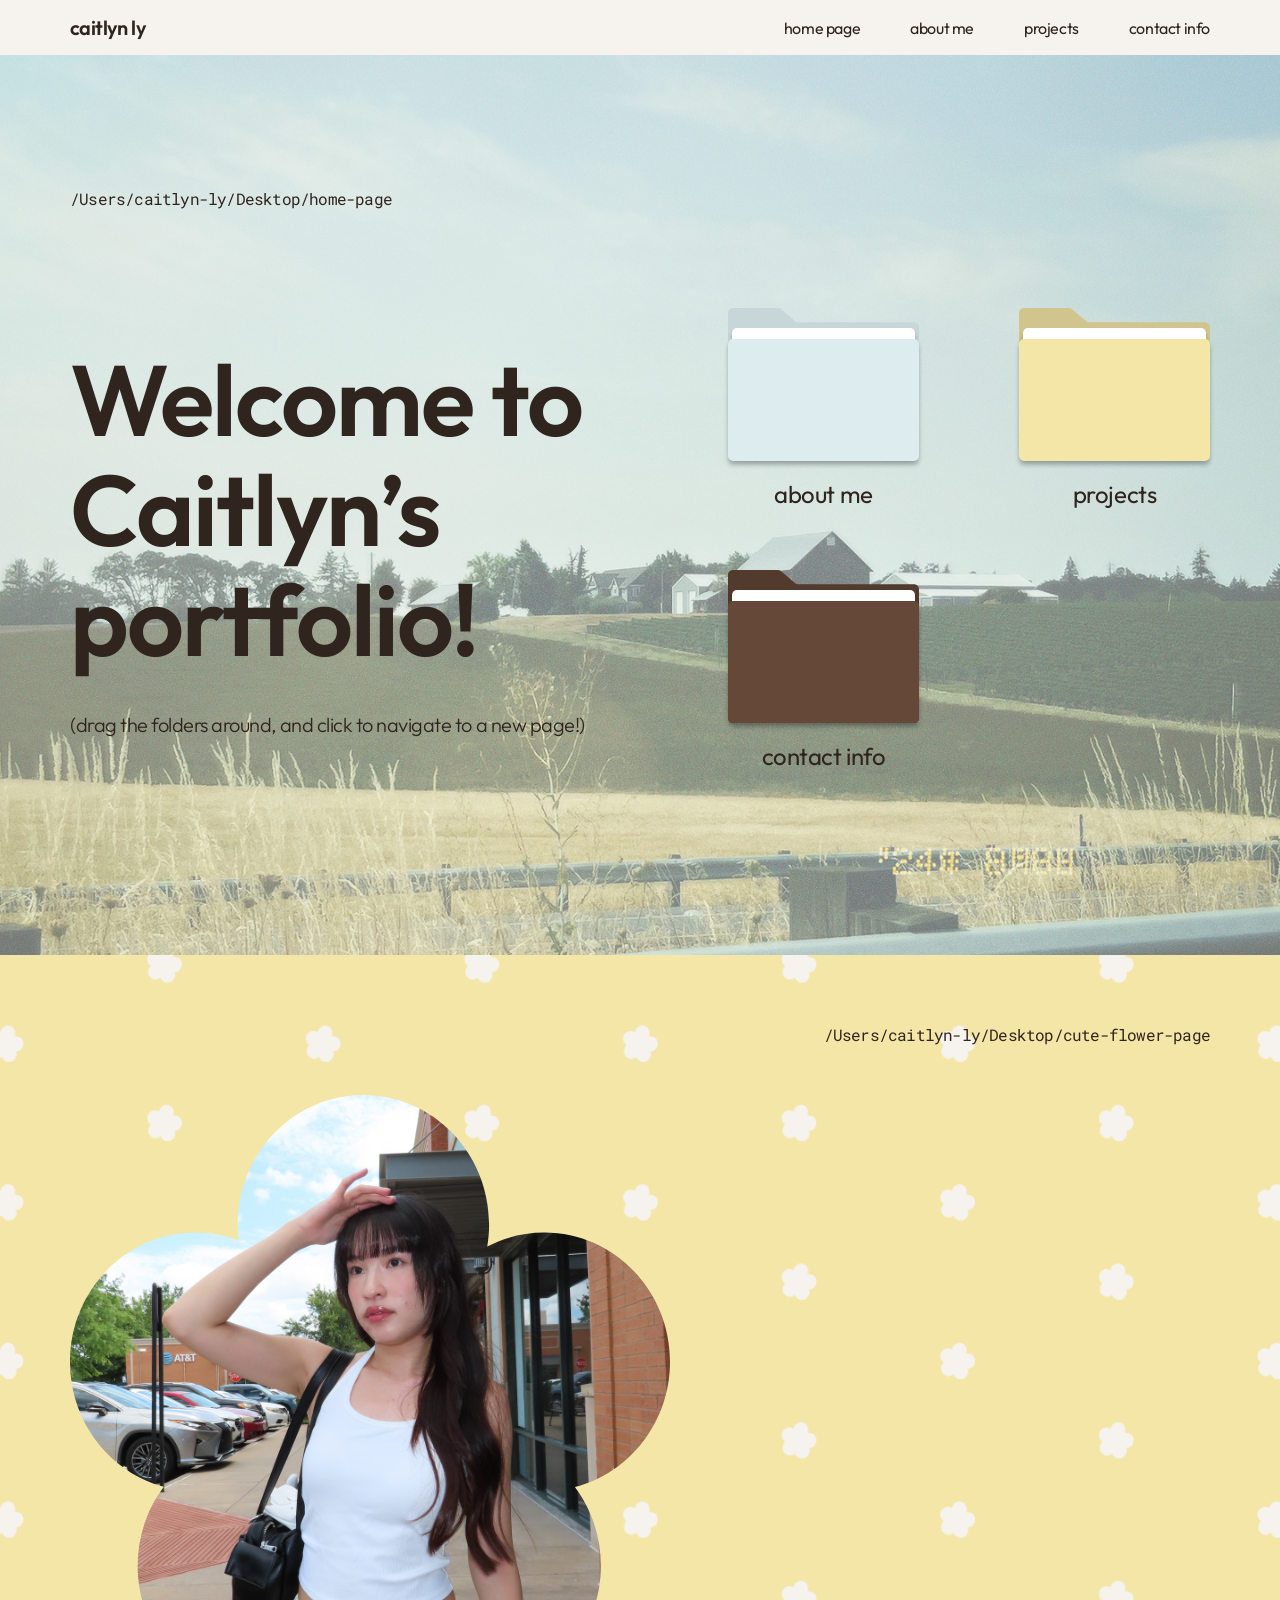
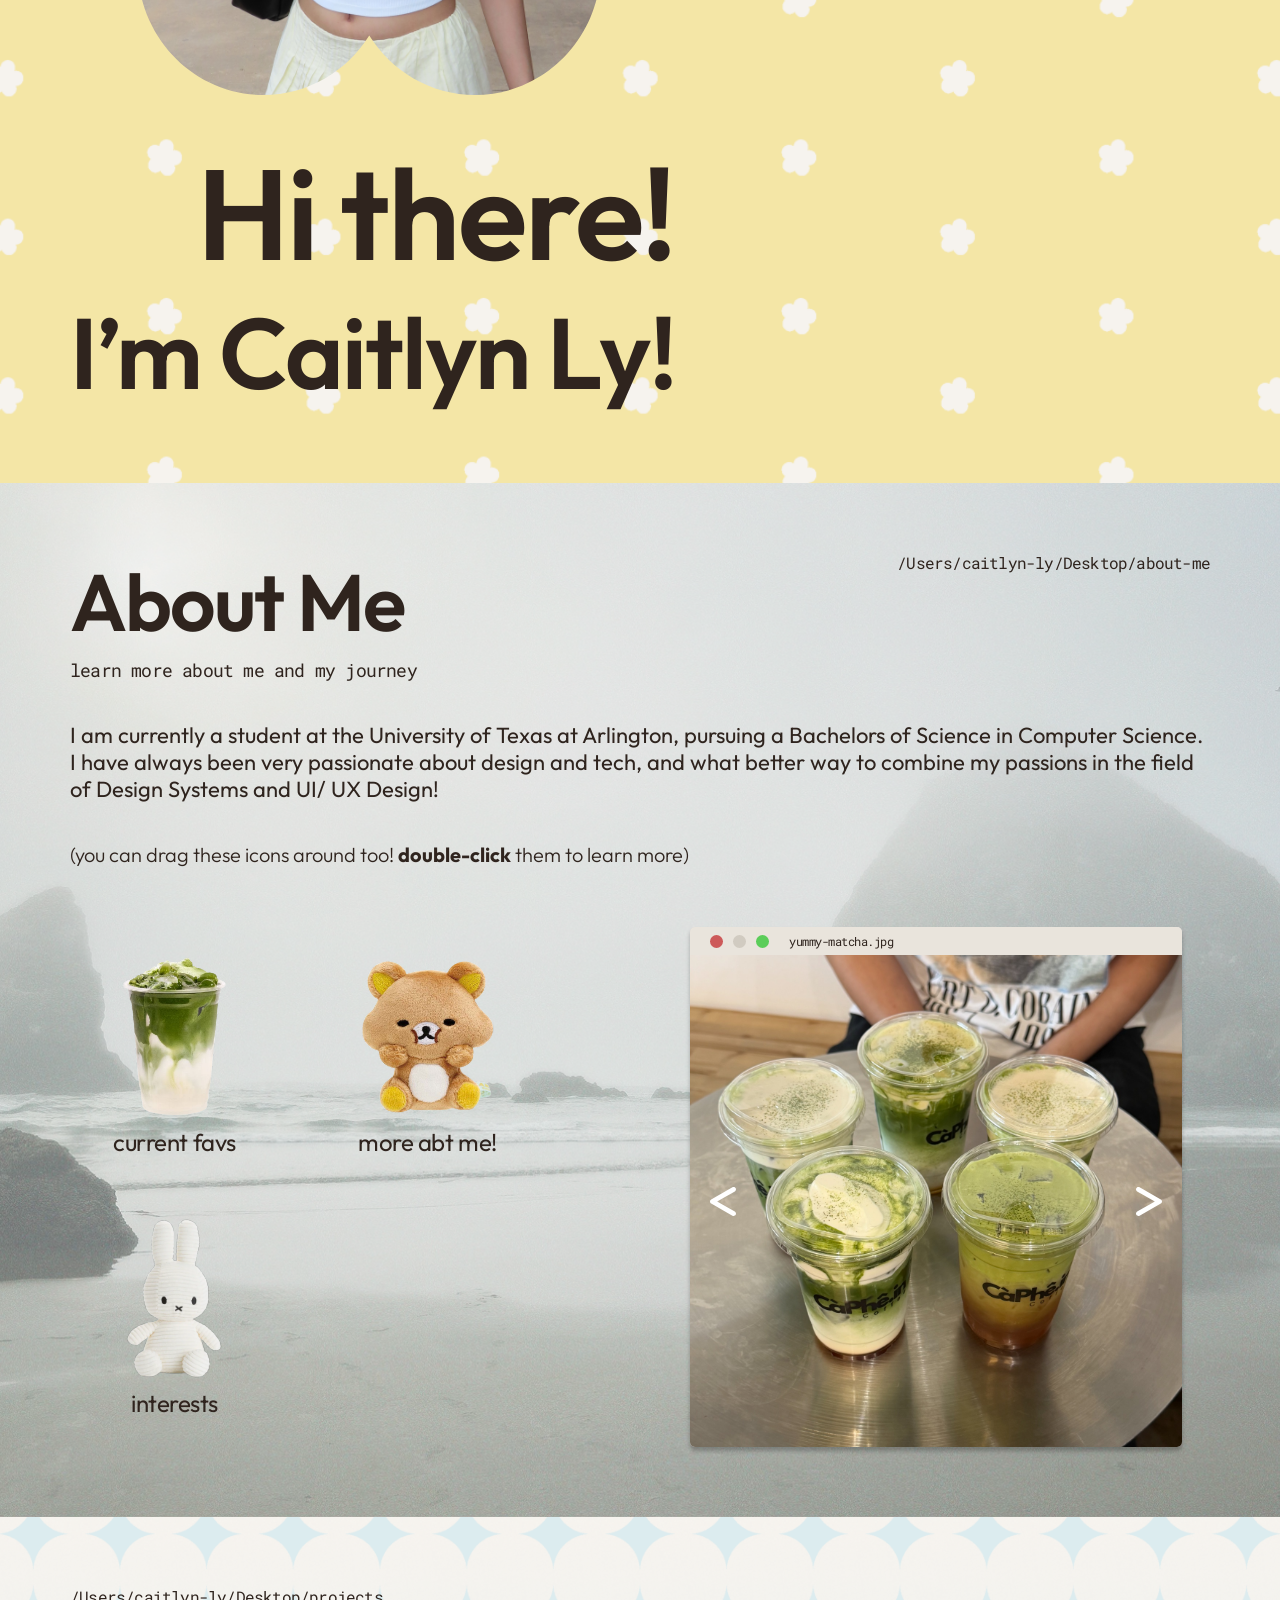
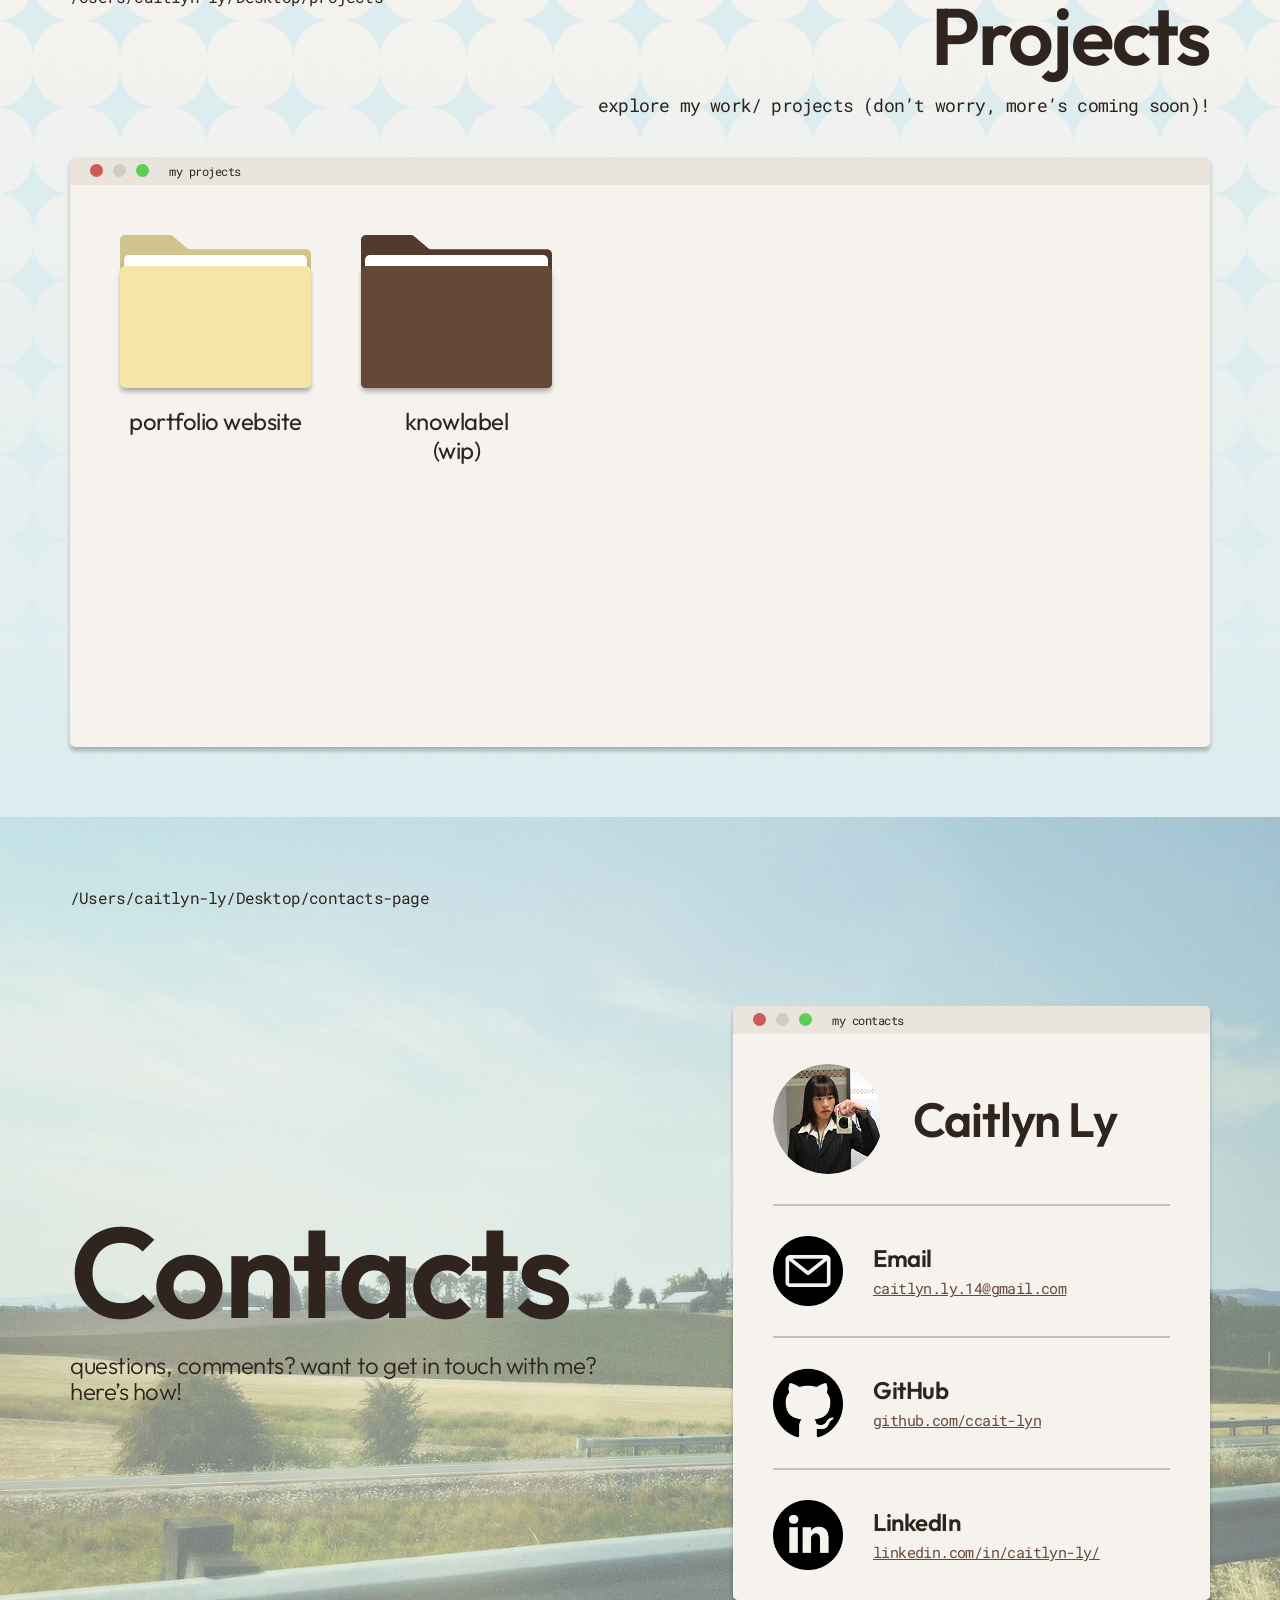
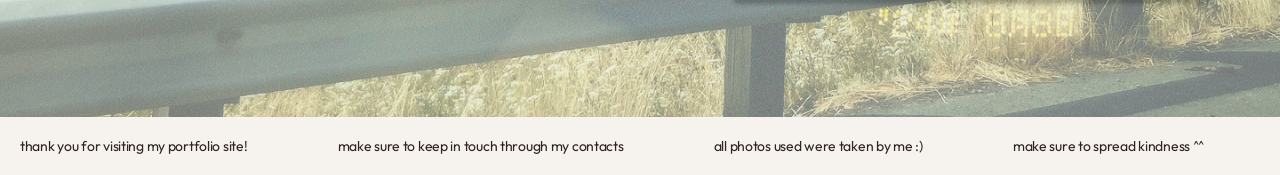
==== commit 9caaa917: "Added pop up windows for About Me page" ====
--- a/portfolio/index.html
+++ b/portfolio/index.html
@@ -10,7 +10,7 @@
 <link rel="stylesheet" href="style.css" />
 </head>
 <body>
-
+  <!-- NAVIGATION BAR -->
   <header class="nav-bar">
     <p class="nav-logo">caitlyn ly</p>
     <nav class="nav-links">
@@ -21,20 +21,18 @@
     </nav>
   </header>
 
+  <!-- LANDING PAGE -->
   <main class="landing-page" id="home">
     <div class="bg-layer" aria-hidden="true">
       <img class="bg-image" src="assets/landing-page-bg.png" alt="landing-page-bg" />
     </div>
 
     <div class="container">
-      
         <p class="home-path">/Users/caitlyn-ly/Desktop/home-page</p>
-      
-
       <div class="main-row">
         <div class="intro">
           <h1>Welcome to Caitlyn&rsquo;s portfolio!</h1>
-          <p class="hint">(you can drag the folders around!)</p>
+          <p class="hint">(drag the folders around, and click to navigate to a new page!)</p>
         </div>
 
         <div class="buttons" id="buttons">
@@ -68,7 +66,8 @@
       </div>
     </div>
   </main>
-
+  
+  <!-- FLOWER INTRO PAGE -->
   <section class="intro-page">
      <div class="bg-layer" aria-hidden="true">
       <img class="bg-image" src="assets/flower-page-bg.png" alt="flower-page-bg" />
@@ -89,6 +88,7 @@
     </div>
   </section>
 
+  <!-- ABOUT ME PAGE -->
   <section class="about-page" id="about">
     <div class="bg-layer" aria-hidden="true">
       <img class="bg-image" src="assets/about-me-bg.png" alt="" />
@@ -107,9 +107,11 @@
       I have always been very passionate about design and tech, and what better way to combine my passions in the field of Design Systems and UI/ UX Design!
     </p>
 
-    <p class="about-hint">(psssstt you can also drag these below too!)</p>
+    <p class="about-hint">(you can drag these icons around too! <b>double-click</b> them to learn more)</p>
 
     <div class="about-content">
+
+      <!-- CLICKABLE ICONS ON ABOUT ME PAGE -->
       <div class="buttons about-buttons" id="about-buttons">
         <button class="folder-button" type="button" data-target="current-favs">
            <span class="icon-visual">
@@ -133,6 +135,7 @@
         </button>
       </div>
 
+      <!-- CLICKABLE PHOTO CAROUSEL-->
       <div class="photo-carousel">
         <div class="carousel-titlebar">
           <img class="fake-buttons" src="assets/fake-window-buttons.svg" alt="fake-window-buttons" />
@@ -151,8 +154,121 @@
         </div>
       </div>
     </div>
+
+    <!-- ABOUT ME PAGE POP-UP WINDOWS -->
+    <div class="about-modal-overlay" id="about-modal-overlay" hidden>
+
+      <!-- CURRENT FAVS POP UP -->
+      <div
+        class="about-modal"
+        id="modal-current-favs"
+        role="dialog"
+        aria-modal="true"
+        aria-labelledby="modal-current-favs-title"
+        hidden
+      >
+        <div class="modal-titlebar">
+          <span class="window-dots">
+            <button class="window-dot dot-close" type="button" aria-label="Close window"></button>
+            <span class="window-dot dot-min" aria-hidden="true"></span>
+            <span class="window-dot dot-max" aria-hidden="true"></span>
+          </span>
+          <p class="modal-filename" id="modal-current-favs-title">current-favs.txt</p>
+        </div>
+
+        <div class="modal-content-area">
+          <div class="modal-text">
+            <h3 class="modal-heading">current favs</h3>
+            <p class="modal-subheading">Current fixations and favorites.</p>
+
+            <ul class="modal-list">
+              <li><b>Song:</b> talking 'bout you - wave to earth</li>
+              <li><b>Drinks:</b> Iced Brown Sugar & Honey Latte or Molly Tea Jasmine Milk Tea </li>
+              <li><b>Food/Cuisine:</b> Sushi </li>
+              <li><b>Colors:</b> Mint & Butter Yellow </li>
+              <li><b>Show:</b> Rotten Files with Stephanie Soo </li>
+              <li><b>Viral Trends:</b> Squishies <i>(but real ones have been on the trend since the 2010's)</i></li>
+              <li><b>Quote/Affirmation:</b> "Do the things that scare you." </li>
+            </ul>
+
+          </div>
+        </div>
+      </div>
+
+      <!-- MORE ABOUT ME POP UP -->
+      <div
+        class="about-modal"
+        id="modal-more-about-me"
+        role="dialog"
+        aria-modal="true"
+        aria-labelledby="modal-more-about-me-title"
+        hidden
+      >
+        <div class="modal-titlebar">
+          <span class="window-dots">
+            <button class="window-dot dot-close" type="button" aria-label="Close window"></button>
+            <span class="window-dot dot-min" aria-hidden="true"></span>
+            <span class="window-dot dot-max" aria-hidden="true"></span>
+          </span>
+          <p class="modal-filename" id="modal-more-about-me-title">more-about-me.txt</p>
+        </div>
+
+        <div class="modal-content-area">
+          <div class="modal-text">
+            <h3 class="modal-heading">more about me</h3>
+            <p class="modal-subheading">More fun facts about me!</p>
+
+            <p><b>
+              What drew you to UI/UX Design?
+            </p></b>
+
+            <p>
+              I've always loved building things and expressing my creativity. When I got to high school, I began branching into graphic design and coding, and was instantly drawn to both. 
+              One day I discovered the field of UI/UX design, and the rest is history!
+            </p>
+          </div>
+        </div>
+      </div>
+
+      <!-- INTERESTS POP UP -->
+      <div
+        class="about-modal"
+        id="modal-interests"
+        role="dialog"
+        aria-modal="true"
+        aria-labelledby="modal-interests-title"
+        hidden
+      >
+        <div class="modal-titlebar">
+          <span class="window-dots">
+            <button class="window-dot dot-close" type="button" aria-label="Close window"></button>
+            <span class="window-dot dot-min" aria-hidden="true"></span>
+            <span class="window-dot dot-max" aria-hidden="true"></span>
+          </span>
+          <p class="modal-filename" id="modal-interests-title">interests.txt</p>
+        </div>
+
+        <div class="modal-content-area">
+          <div class="modal-text">
+            <h3 class="modal-heading">interests</h3>
+            <p class="modal-subheading">What I do in my free time!</p>
+
+            <ul class="modal-list">
+              <li>Nail art/ Press-on nail art</li>
+              <li>Crochet</li>
+              <li>Photography & Vlogs</li>
+              <li>Drawing/ Illustration</li>
+              <li>Hang out with my awesome friends!!</li>
+              <li>Journaling</li>
+            </ul>
+          </div>
+        </div>
+      </div>
+
+    </div>
   </section>
 
+  <!-- PROJECTS PAGE -->
   <section class="projects-page" id="projects">
     <div class="bg-layer" aria-hidden="true">
       <img class="bg-image" src="assets/projects-page-bg.png" alt="projects-page-bg" />
@@ -193,6 +309,7 @@
     </div>
   </section>
 
+  <!-- CONTACTS PAGE -->
   <section class="contacts-page" id="contacts">
     <div class="bg-layer" aria-hidden="true">
       <img class="bg-image" src="assets/contacts-page-bg.png" alt="contacts-page-bg" />
@@ -252,6 +369,7 @@
     </div>
   </section>
 
+  <!-- FOOTER -->
   <footer class="site-footer">
     <div class="footer-track">
       <div class="footer-track-inner">
--- a/portfolio/style.css
+++ b/portfolio/style.css
@@ -3,10 +3,6 @@
 }
 
 :root {
-  /* Single source of truth for the fixed nav bar's height. Change this
-     (or the .nav-bar height) and the page content follows — the body's
-     top padding and scroll offset are both derived from it. A small
-     script also syncs this to the nav's real height when it wraps. */
   --nav-height: 55px;
 }
 
@@ -36,7 +32,7 @@
   cursor: pointer;
 }
 
-/* ---------- Nav bar ---------- */
+/* ---------- NAV BAR ---------- */
 
 .nav-bar {
   position: fixed;
@@ -111,12 +107,6 @@
   object-fit: cover;
 }
 
-/* .bg-overlay {
-  position: absolute;
-  inset: 0;
-  background: rgba(246, 243, 238, 0.45);
-} */
-
 .container {
   position: relative;
   z-index: 1;
@@ -129,12 +119,6 @@
   flex: 1 0 0;
   min-height: 0;
 }
-
-/*.page-title {
-  display: flex;
-  align-items: center;
-  width: 358px;
-}*/
 
 .home-path {
   margin: 0;
@@ -180,7 +164,7 @@
   margin: 0;
   font-family: 'Outfit', sans-serif;
   font-weight: 300;
-  font-size: 24px;
+  font-size: 20px;
   letter-spacing: -0.48px;
   max-width: 563px;
 }
@@ -262,7 +246,7 @@
   opacity: 0.95;
 }
 
-/* ---------- Page 2: cute intro / flower page ---------- */
+/* ---------- FLOWER PAGE ---------- */
 
 .intro-page {
   position: relative;
@@ -344,7 +328,7 @@
   font-size: 100px;
 }
 
-/* ---------- Page 3: about me page ---------- */
+/* ---------- ABOUT ME PAGE ---------- */
 
 .about-page {
   position: relative;
@@ -487,7 +471,8 @@
   height: 104.89%;
 }
 
-.photo-carousel {
+.photo-carousel,
+.about-modal {
   background: #d9d9d9;
   border-radius: 5px;
   box-shadow: 0px 4px 4px 0px rgba(0, 0, 0, 0.25);
@@ -503,7 +488,8 @@
   flex-shrink: 0;
 }
 
-.carousel-titlebar {
+.carousel-titlebar,
+.modal-titlebar {
   background: #e9e4dc;
   display: flex;
   align-items: center;
@@ -520,7 +506,8 @@
   flex-shrink: 0;
 }
 
-.carousel-filename {
+.carousel-filename,
+.modal-filename {
   margin: 0;
   font-family: 'Roboto Mono', monospace;
   font-weight: 400;
@@ -575,7 +562,117 @@
   display: block;
 }
 
-/* ---------- Page 4: projects page ---------- */
+/* ---------- POP UP WINDOWS (ABOUT ME PAGE) ---------- */
+
+.about-modal-overlay {
+  position: fixed;
+  inset: 0;
+  z-index: 100;
+  display: flex;
+  align-items: center;
+  justify-content: center;
+  padding: 24px;
+  background: rgba(47, 36, 30, 0.18);
+  -webkit-backdrop-filter: blur(8px);
+  backdrop-filter: blur(8px);
+}
+
+/* `hidden` needs to win over the flex display above. */
+.about-modal-overlay[hidden],
+.about-modal[hidden] {
+  display: none;
+}
+
+/* Lock the page scroll while a window is open. */
+body.modal-open {
+  overflow: hidden;
+}
+
+/* The three title-bar dots, sized/spaced to match fake-window-buttons.svg. */
+.window-dots {
+  display: flex;
+  align-items: center;
+  gap: 10px;
+  flex-shrink: 0;
+}
+
+.window-dot {
+  width: 13px;
+  height: 13px;
+  border-radius: 50%;
+  border: 0;
+  padding: 0;
+  display: block;
+}
+
+.dot-close {
+  background: #cd5959;
+  cursor: pointer;
+}
+
+.dot-close:hover {
+  background: #b94a4a;
+}
+
+.dot-min {
+  background: #d1cbc1;
+}
+
+.dot-max {
+  background: #5bcd59;
+}
+
+/* Text area: same frame as the carousel image area, but scrolls its text. */
+.modal-content-area {
+  flex: 1 0 0;
+  min-height: 0;
+  width: 100%;
+  overflow-y: auto;
+  padding: 24px 28px 28px;
+  background-color: #F6F3EE;
+}
+
+.modal-text {
+  font-family: 'Outfit', sans-serif;
+  font-weight: 300;
+  font-size: 16px;
+  line-height: 1.45;
+  letter-spacing: -0.32px;
+  color: #2f241e;
+}
+
+.modal-text > * {
+  margin: 0 0 14px;
+}
+
+.modal-text > *:last-child {
+  margin-bottom: 0;
+}
+
+.modal-heading {
+  font-family: 'Outfit', sans-serif;
+  font-weight: 600;
+  font-size: 28px;
+  letter-spacing: -0.56px;
+}
+
+.modal-subheading {
+  font-weight: 400;
+  font-size: 15px;
+  font-family: 'Roboto Mono', monospace;
+  letter-spacing: -0.8px;
+  color: #664838;
+}
+
+.modal-list {
+  padding-left: 20px;
+}
+
+.modal-list li {
+  margin-bottom: 6px;
+}
+
+/* ---------- PROJECTS PAGE ---------- */
 
 .projects-page {
   position: relative;
@@ -695,7 +792,7 @@
   line-height: 1.22;
 }
 
-/* ---------- Page 5: contacts page ---------- */
+/* ---------- CONTACTS PAGE ---------- */
 
 .contacts-page {
   position: relative;
@@ -864,7 +961,7 @@
   overflow-wrap: anywhere;
 }
 
-/* ---------- Footer (continuous marquee) ---------- */
+/* ---------- FOOTER ---------- */
 
 .site-footer {
   position: relative;
@@ -939,7 +1036,8 @@
   .about-content {
     justify-content: center;
   }
-  .photo-carousel {
+  .photo-carousel,
+  .about-modal {
     width: 100%;
     max-width: 492px;
   }
@@ -1042,8 +1140,6 @@
 
 @media (max-width: 480px) {
   :root {
-    /* The nav wraps to a taller stacked layout here; this is a fallback
-       until the sync script measures its real height. */
     --nav-height: 130px;
   }
   .nav-bar {
